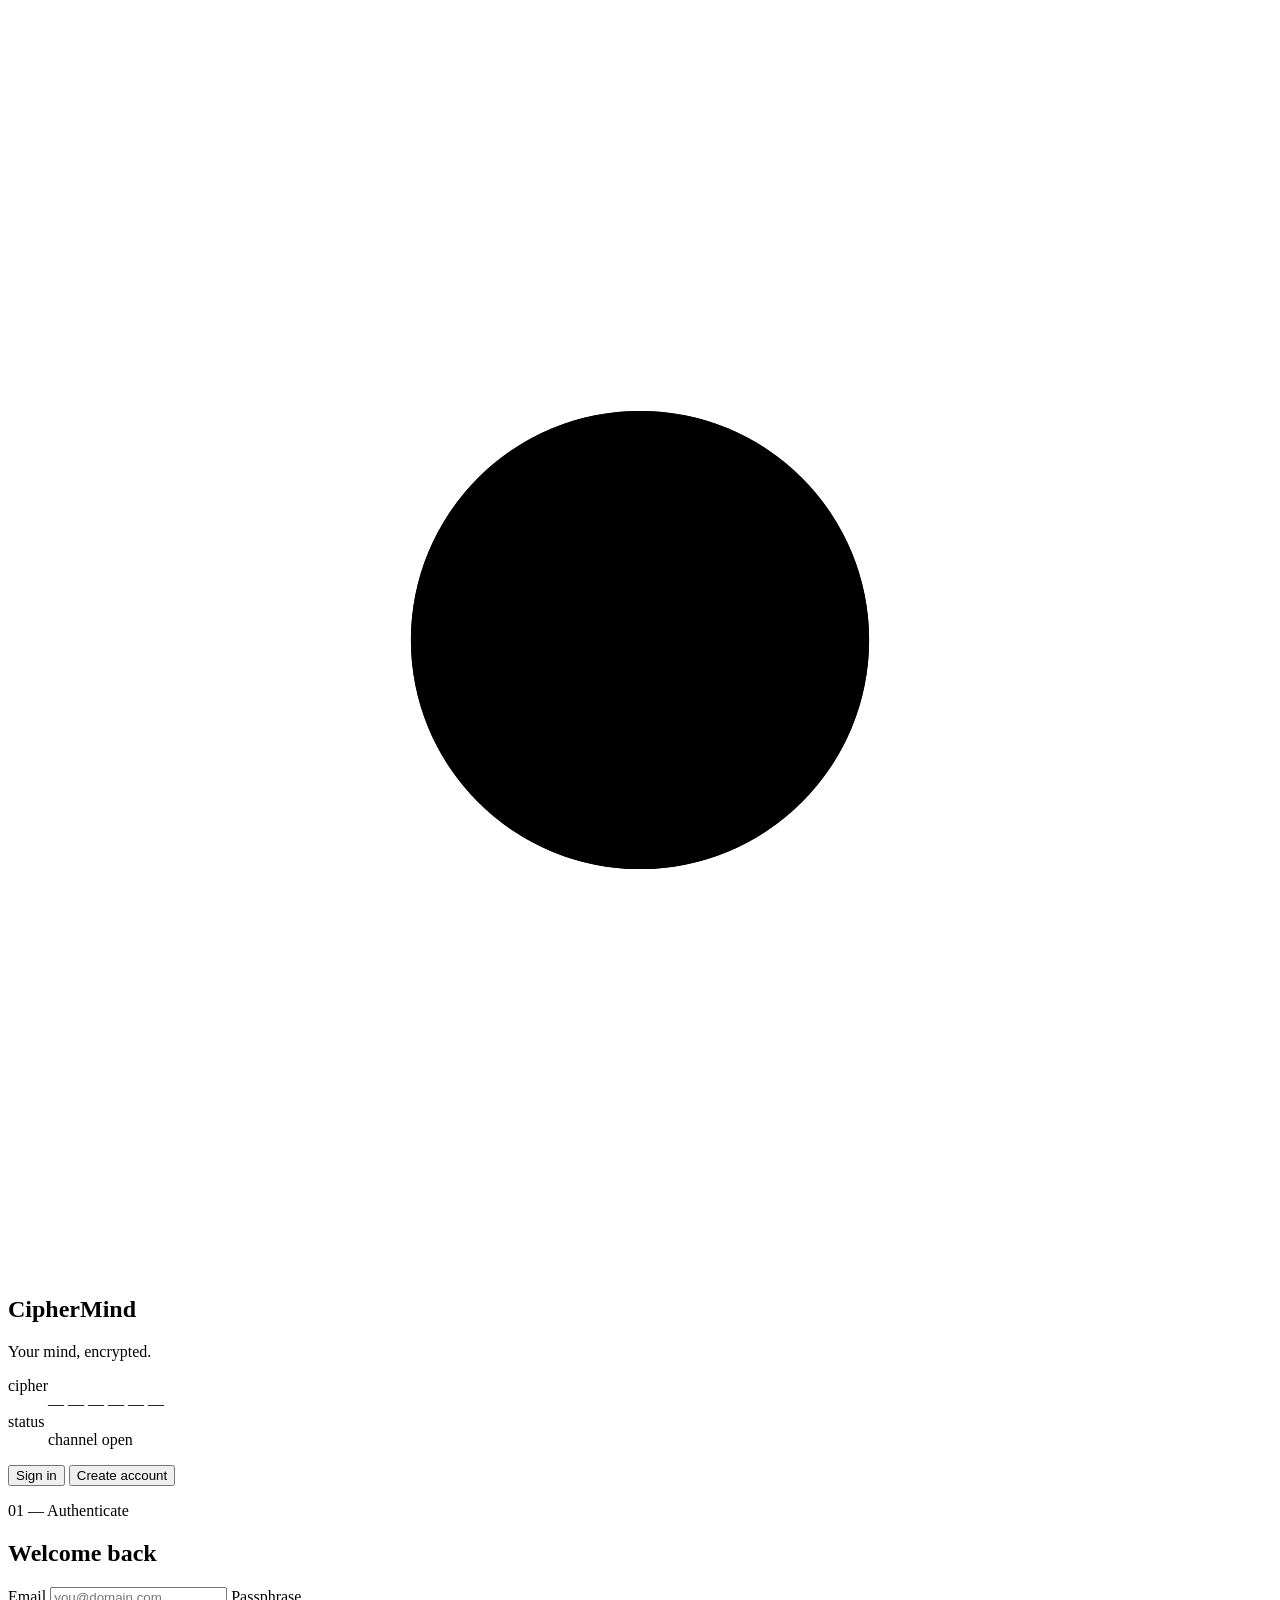
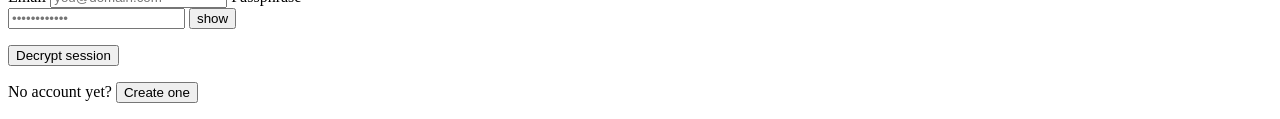
==== dashboard.html @ 9e7ebcaa "Create dashboard.html" ====
<!DOCTYPE html>
<html lang="en">
<head>
<meta charset="UTF-8">
<meta name="viewport" content="width=device-width, initial-scale=1.0">
<title>CipherMind — Dashboard</title>
<link rel="preconnect" href="https://fonts.googleapis.com">
<link rel="preconnect" href="https://fonts.gstatic.com" crossorigin>
<link href="https://fonts.googleapis.com/css2?family=IBM+Plex+Mono:wght@400;500;600;700&family=IBM+Plex+Serif:ital,wght@0,400;0,500;1,400&display=swap" rel="stylesheet">
<link rel="stylesheet" href="style.css">
<style>
  .welcome{
    min-height:100vh; display:flex; flex-direction:column; align-items:center; justify-content:center;
    background: var(--ink); text-align:center; padding: 32px;
  }
  .welcome h1{ font-family: var(--font-mono); color: var(--text); letter-spacing:1px; }
  .welcome h1 span{ color: var(--brass-hi); }
  .welcome p{ color: var(--text-dim); font-family: var(--font-mono); font-size: 13px; }
  .welcome .btn{ margin-top: 24px; text-decoration:none; display:inline-flex; }
</style>
</head>
<body>
  <div class="welcome">
    <h1>Session <span>decrypted</span>.</h1>
    <p id="who">Loading identity…</p>
    <button class="btn btn--primary" id="logout">Sign out</button>
  </div>

  <script>
    const raw = sessionStorage.getItem("ciphermind_user");
    const who = document.getElementById("who");
    if (raw){
      const user = JSON.parse(raw);
      who.textContent = `Welcome, ${user.name} (${user.email})`;
    } else {
      who.textContent = "No active session — redirecting to sign in…";
      setTimeout(() => window.location.href = "index.html", 1200);
    }
    document.getElementById("logout").addEventListener("click", () => {
      sessionStorage.removeItem("ciphermind_user");
      window.location.href = "index.html";
    });
  </script>
</body>
</html>
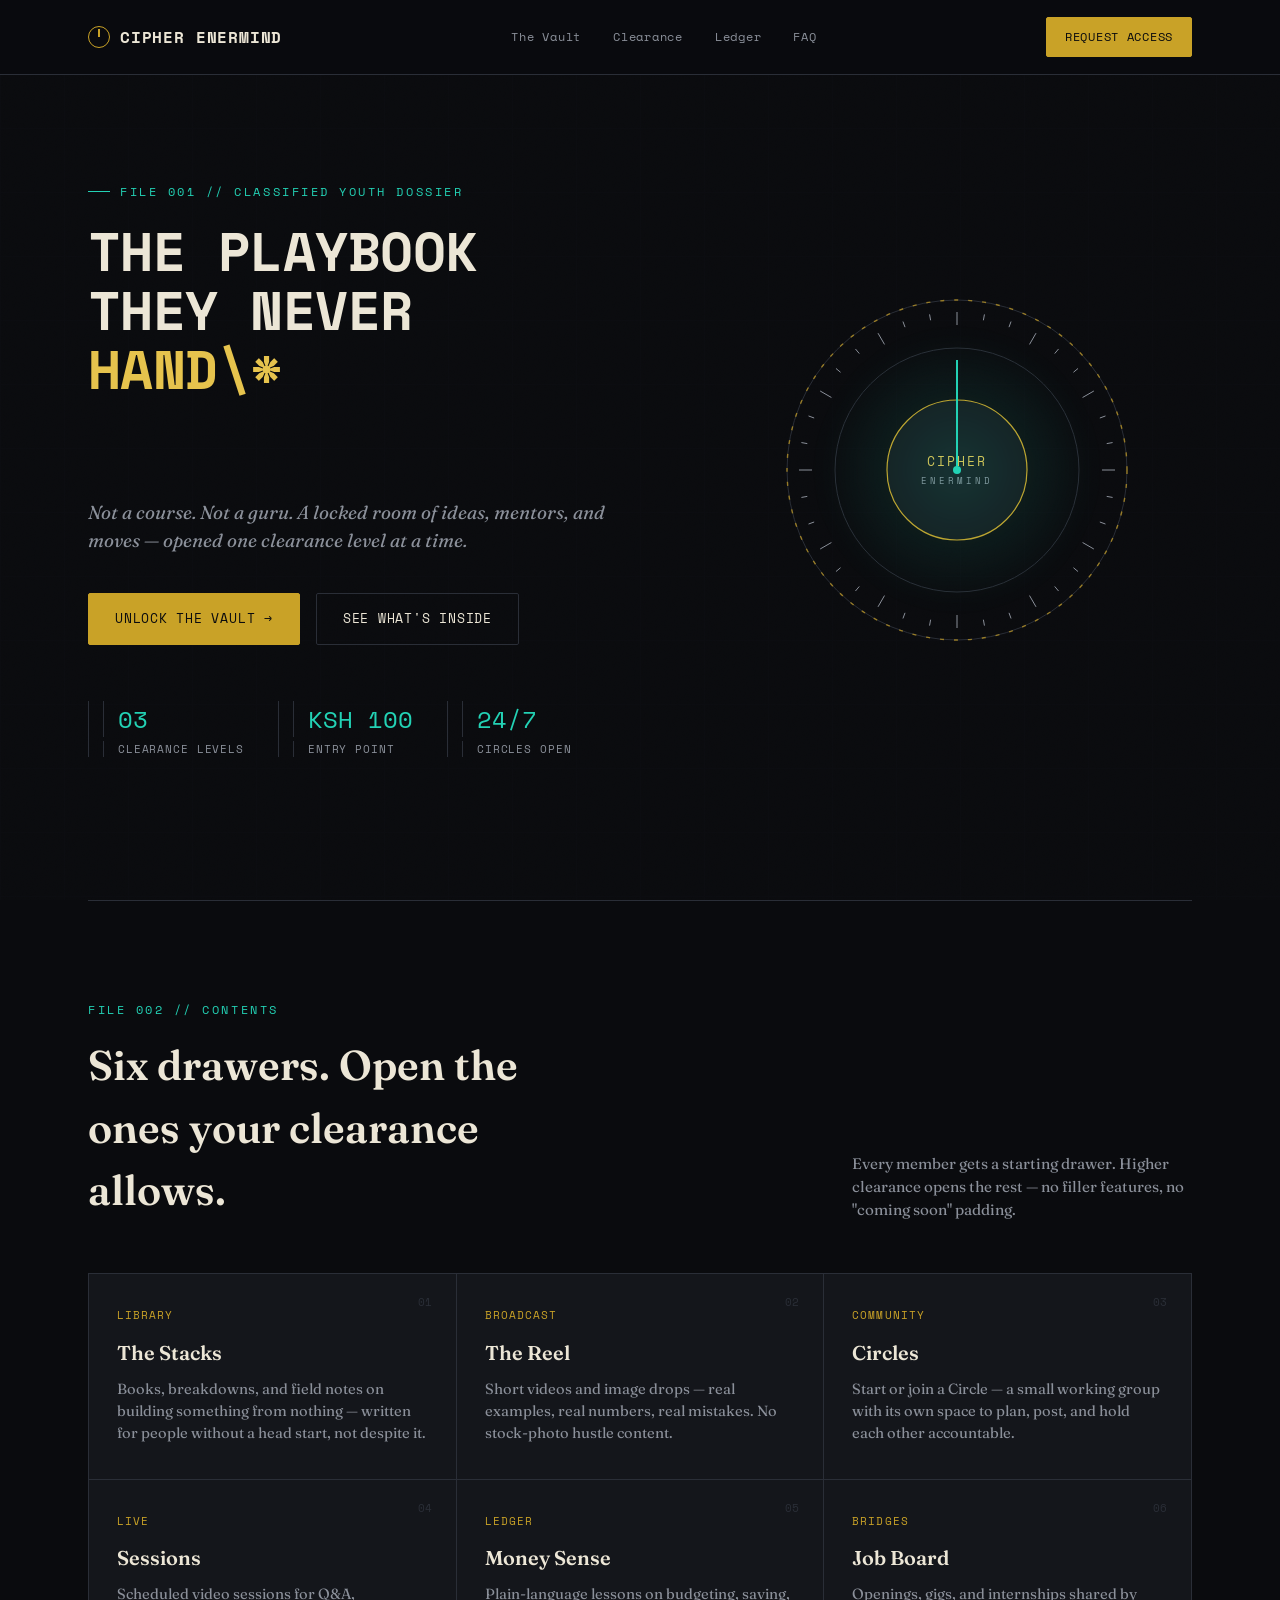
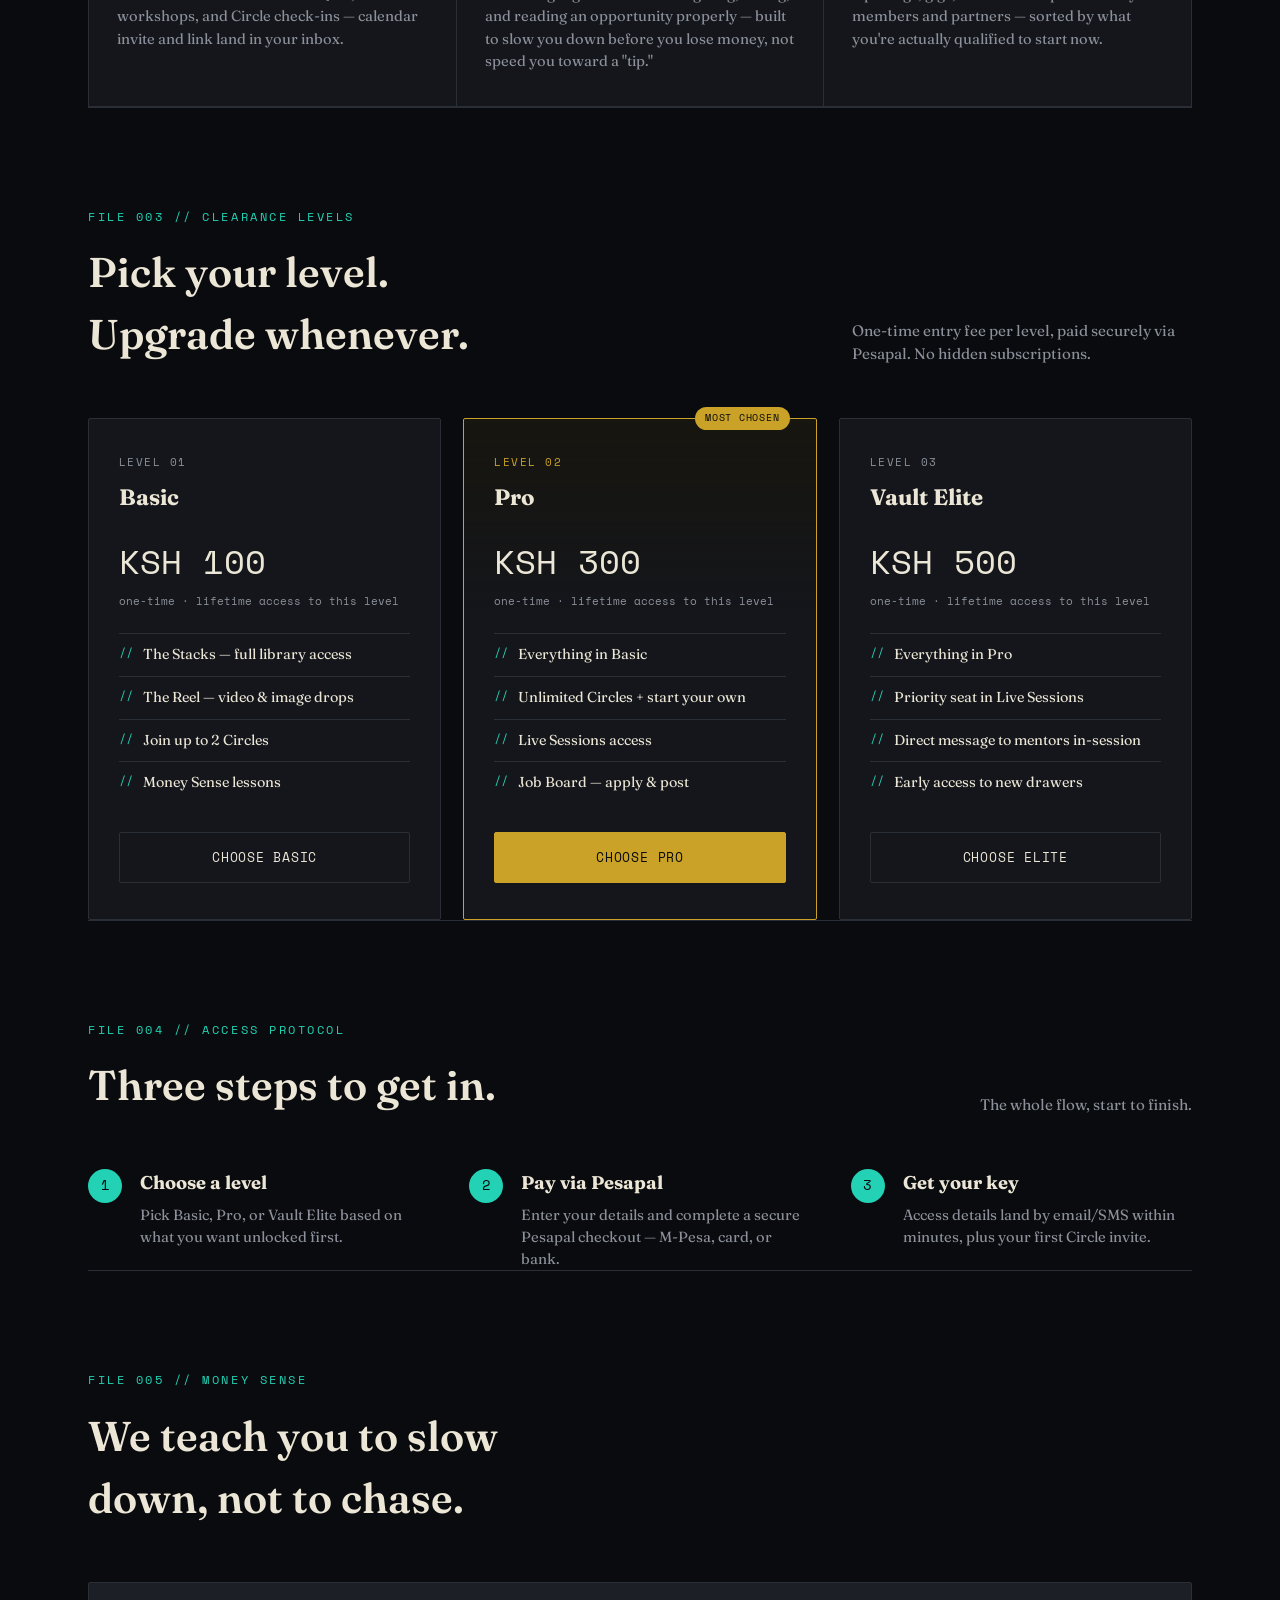
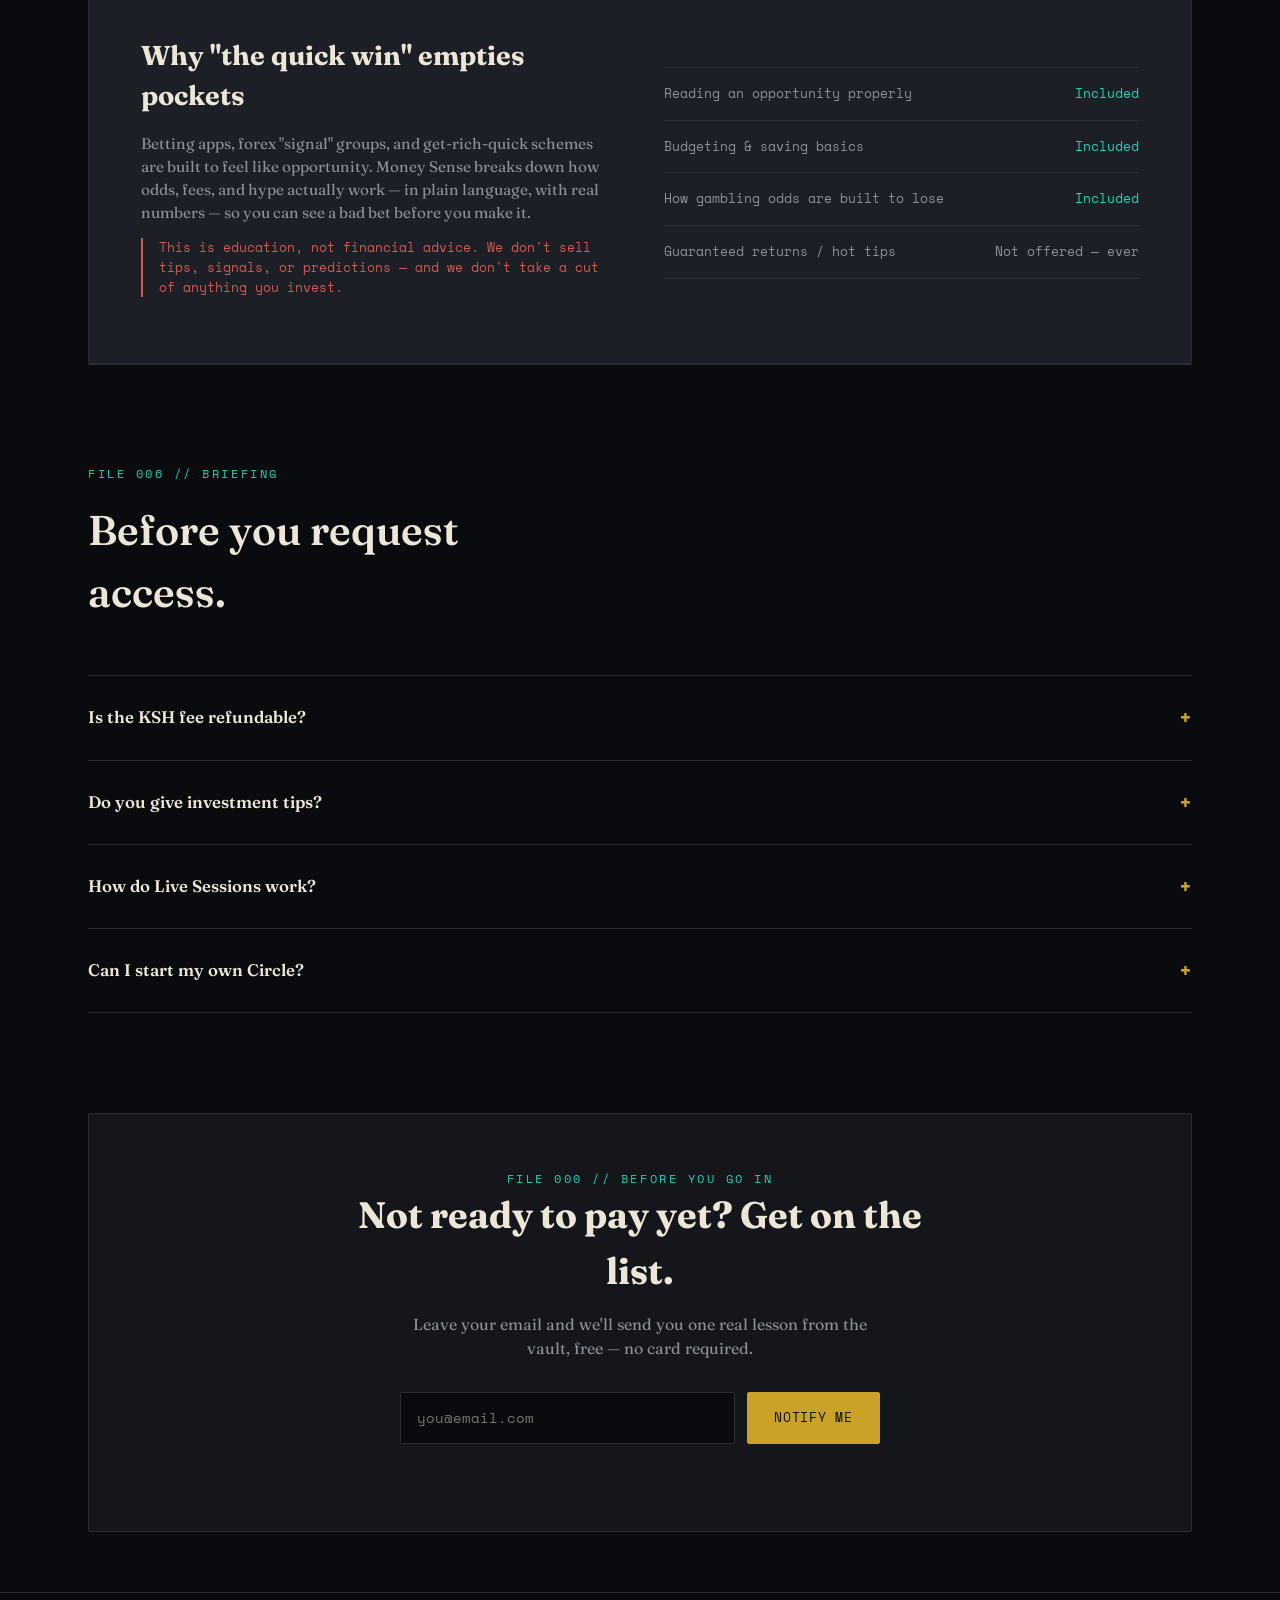
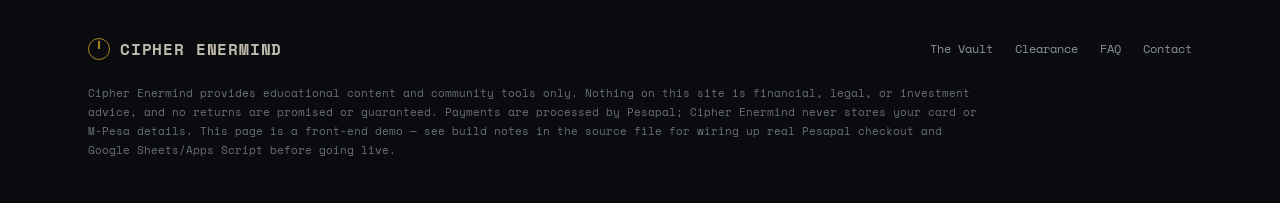
==== commit 615a7a89: "Update dashboard.html" ====
--- a/dashboard.html
+++ b/dashboard.html
@@ -3,43 +3,786 @@
 <head>
 <meta charset="UTF-8">
 <meta name="viewport" content="width=device-width, initial-scale=1.0">
-<title>CipherMind — Dashboard</title>
+<title>Cipher Enermind — The Vault</title>
+<meta name="description" content="A members' vault of ideas, mentors, and moves for young people building something real.">
 <link rel="preconnect" href="https://fonts.googleapis.com">
 <link rel="preconnect" href="https://fonts.gstatic.com" crossorigin>
-<link href="https://fonts.googleapis.com/css2?family=IBM+Plex+Mono:wght@400;500;600;700&family=IBM+Plex+Serif:ital,wght@0,400;0,500;1,400&display=swap" rel="stylesheet">
-<link rel="stylesheet" href="style.css">
+<link href="https://fonts.googleapis.com/css2?family=Fraunces:ital,opsz,wght@0,9..144,400;0,9..144,600;0,9..144,700;1,9..144,500&family=Space+Mono:wght@400;700&display=swap" rel="stylesheet">
 <style>
-  .welcome{
-    min-height:100vh; display:flex; flex-direction:column; align-items:center; justify-content:center;
-    background: var(--ink); text-align:center; padding: 32px;
-  }
-  .welcome h1{ font-family: var(--font-mono); color: var(--text); letter-spacing:1px; }
-  .welcome h1 span{ color: var(--brass-hi); }
-  .welcome p{ color: var(--text-dim); font-family: var(--font-mono); font-size: 13px; }
-  .welcome .btn{ margin-top: 24px; text-decoration:none; display:inline-flex; }
+  :root{
+    --ink:#0a0b0e;
+    --panel:#14161b;
+    --panel-2:#1c1f26;
+    --hairline:#2a2e37;
+    --brass:#c9a227;
+    --brass-bright:#e6c34d;
+    --teal:#23d2b5;
+    --paper:#ece6d6;
+    --muted:#8b909a;
+    --danger:#d9584c;
+    --radius:2px;
+    --serif: 'Fraunces', serif;
+    --mono: 'Space Mono', monospace;
+  }
+  *{box-sizing:border-box; margin:0; padding:0;}
+  html{scroll-behavior:smooth;}
+  body{
+    background:var(--ink);
+    color:var(--paper);
+    font-family:var(--serif);
+    line-height:1.5;
+    overflow-x:hidden;
+  }
+  @media (prefers-reduced-motion: reduce){
+    *{animation-duration:.01ms !important; animation-iteration-count:1 !important; transition-duration:.01ms !important; scroll-behavior:auto !important;}
+  }
+
+  /* ---------- texture ---------- */
+  body::before{
+    content:"";
+    position:fixed; inset:0;
+    background-image:
+      linear-gradient(var(--hairline) 1px, transparent 1px),
+      linear-gradient(90deg, var(--hairline) 1px, transparent 1px);
+    background-size:64px 64px;
+    opacity:.05;
+    pointer-events:none;
+    z-index:0;
+  }
+  .noise{
+    position:fixed; inset:0; pointer-events:none; z-index:1; opacity:.035; mix-blend-mode:overlay;
+    background-image:url("data:image/svg+xml;utf8,<svg xmlns='http://www.w3.org/2000/svg' width='120' height='120'><filter id='n'><feTurbulence type='fractalNoise' baseFrequency='0.9' numOctaves='2' stitchTiles='stitch'/></filter><rect width='100%25' height='100%25' filter='url(%23n)'/></svg>");
+  }
+
+  /* ---------- utility ---------- */
+  .wrap{max-width:1160px; margin:0 auto; padding:0 28px; position:relative; z-index:2;}
+  .mono{font-family:var(--mono);}
+  .eyebrow{
+    font-family:var(--mono); font-size:.72rem; letter-spacing:.22em; text-transform:uppercase;
+    color:var(--teal);
+  }
+  .stamp{
+    font-family:var(--mono); font-size:.68rem; letter-spacing:.14em; text-transform:uppercase;
+    color:var(--brass); border:1px solid var(--brass); padding:4px 10px; border-radius:var(--radius);
+    display:inline-block; transform:rotate(-3deg); opacity:.85;
+  }
+  section{position:relative; z-index:2;}
+  a{color:inherit;}
+  ::selection{background:var(--brass); color:var(--ink);}
+
+  /* ---------- nav ---------- */
+  header{
+    position:fixed; top:0; left:0; right:0; z-index:50;
+    background:rgba(10,11,14,.86); backdrop-filter:blur(10px);
+    border-bottom:1px solid var(--hairline);
+  }
+  nav.wrap{
+    display:flex; align-items:center; justify-content:space-between;
+    height:74px;
+  }
+  .brand{
+    font-family:var(--mono); font-weight:700; letter-spacing:.05em; font-size:1.02rem;
+    display:flex; align-items:center; gap:10px;
+  }
+  .brand .mark{
+    width:22px; height:22px; border:1.5px solid var(--brass); border-radius:50%;
+    display:flex; align-items:center; justify-content:center; position:relative;
+  }
+  .brand .mark::after{
+    content:""; width:2px; height:8px; background:var(--brass); position:absolute; top:2px; left:50%; transform:translateX(-50%);
+  }
+  .navlinks{display:flex; gap:32px; font-family:var(--mono); font-size:.78rem; letter-spacing:.06em;}
+  .navlinks a{text-decoration:none; color:var(--muted); transition:color .2s;}
+  .navlinks a:hover{color:var(--paper);}
+  .nav-cta{
+    font-family:var(--mono); font-size:.75rem; letter-spacing:.06em; text-transform:uppercase;
+    color:var(--ink); background:var(--brass); padding:10px 18px; border-radius:var(--radius);
+    text-decoration:none; border:1px solid var(--brass); transition:all .2s;
+  }
+  .nav-cta:hover{background:transparent; color:var(--brass);}
+  .navlinks-mobile{display:none;}
+  @media (max-width:820px){
+    .navlinks{display:none;}
+  }
+
+  /* ---------- hero ---------- */
+  .hero{
+    min-height:100vh; display:flex; flex-direction:column; justify-content:center;
+    padding-top:120px; padding-bottom:80px;
+    position:relative;
+  }
+  .hero-grid{
+    display:grid; grid-template-columns:1.1fr .9fr; gap:60px; align-items:center;
+  }
+  @media (max-width:900px){ .hero-grid{grid-template-columns:1fr;} }
+
+  .hero .eyebrow{margin-bottom:22px; display:flex; align-items:center; gap:10px;}
+  .hero .eyebrow::before{content:""; width:22px; height:1px; background:var(--teal);}
+
+  h1.decrypt{
+    font-family:var(--mono);
+    font-size:clamp(2rem, 5vw, 3.4rem);
+    line-height:1.08;
+    letter-spacing:-.01em;
+    color:var(--paper);
+    min-height:4.6em;
+  }
+  h1.decrypt .line{display:block;}
+  h1.decrypt .accent{color:var(--brass-bright);}
+
+  .hero p.sub{
+    font-family:var(--serif); font-size:1.18rem; color:var(--muted); max-width:44ch; margin-top:26px;
+    font-style:italic;
+  }
+  .hero-ctas{display:flex; gap:16px; margin-top:38px; flex-wrap:wrap;}
+  .btn{
+    font-family:var(--mono); font-size:.8rem; letter-spacing:.06em; text-transform:uppercase;
+    padding:15px 26px; border-radius:var(--radius); text-decoration:none; display:inline-flex; align-items:center; gap:10px;
+    transition:all .22s ease; cursor:pointer; border:1px solid transparent;
+  }
+  .btn-primary{background:var(--brass); color:var(--ink); border-color:var(--brass);}
+  .btn-primary:hover{background:var(--brass-bright); transform:translateY(-2px); box-shadow:0 10px 30px -12px rgba(201,162,39,.5);}
+  .btn-ghost{border-color:var(--hairline); color:var(--paper);}
+  .btn-ghost:hover{border-color:var(--teal); color:var(--teal);}
+
+  .hero-meta{display:flex; gap:34px; margin-top:56px; flex-wrap:wrap;}
+  .hero-meta div{border-left:1px solid var(--hairline); padding-left:14px;}
+  .hero-meta .num{font-family:var(--mono); font-size:1.5rem; color:var(--teal);}
+  .hero-meta .lbl{font-family:var(--mono); font-size:.68rem; color:var(--muted); letter-spacing:.08em; text-transform:uppercase; margin-top:4px;}
+
+  /* ---------- dial ---------- */
+  .dial-wrap{display:flex; align-items:center; justify-content:center; position:relative;}
+  .dial-wrap svg{width:100%; max-width:400px; height:auto;}
+  #dialRing{transform-origin:200px 200px; animation:spin 60s linear infinite;}
+  @keyframes spin{to{transform:rotate(360deg);}}
+  .dial-glow{
+    position:absolute; width:280px; height:280px; border-radius:50%;
+    background:radial-gradient(circle, rgba(35,210,181,.16), transparent 70%);
+    filter:blur(10px);
+  }
+
+  /* ---------- section shell ---------- */
+  .section-head{
+    display:flex; justify-content:space-between; align-items:flex-end; gap:24px;
+    margin-bottom:52px; padding-top:100px; border-top:1px solid var(--hairline);
+    flex-wrap:wrap;
+  }
+  .section-head h2{
+    font-family:var(--serif); font-weight:600; font-size:clamp(1.7rem, 3.4vw, 2.6rem);
+    max-width:16ch; margin-top:16px;
+  }
+  .section-head .file-no{font-family:var(--mono); font-size:.75rem; color:var(--muted);}
+  .section-head p{color:var(--muted); max-width:34ch; font-size:.95rem;}
+
+  .reveal{opacity:0; transform:translateY(24px); transition:opacity .7s ease, transform .7s ease;}
+  .reveal.in{opacity:1; transform:translateY(0);}
+
+  /* ---------- features (the vault contents) ---------- */
+  .files-grid{
+    display:grid; grid-template-columns:repeat(3, 1fr); gap:1px;
+    background:var(--hairline); border:1px solid var(--hairline);
+  }
+  @media (max-width:900px){ .files-grid{grid-template-columns:repeat(2, 1fr);} }
+  @media (max-width:600px){ .files-grid{grid-template-columns:1fr;} }
+  .file-card{
+    background:var(--panel); padding:34px 28px; position:relative; overflow:hidden;
+    transition:background .25s ease;
+  }
+  .file-card:hover{background:var(--panel-2);}
+  .file-card .tag{
+    font-family:var(--mono); font-size:.66rem; color:var(--brass); letter-spacing:.1em; text-transform:uppercase;
+  }
+  .file-card h3{font-family:var(--serif); font-size:1.25rem; font-weight:600; margin:14px 0 10px;}
+  .file-card p{color:var(--muted); font-size:.92rem;}
+  .file-card .idx{
+    position:absolute; top:20px; right:24px; font-family:var(--mono); font-size:.7rem; color:var(--hairline);
+  }
+  .file-card::before{
+    content:""; position:absolute; left:0; top:0; bottom:0; width:2px; background:transparent; transition:background .25s;
+  }
+  .file-card:hover::before{background:var(--teal);}
+
+  /* ---------- tiers ---------- */
+  .tiers{display:grid; grid-template-columns:repeat(3, 1fr); gap:22px;}
+  @media (max-width:900px){ .tiers{grid-template-columns:1fr; max-width:420px; margin:0 auto;} }
+  .tier{
+    background:var(--panel); border:1px solid var(--hairline); border-radius:var(--radius);
+    padding:36px 30px; display:flex; flex-direction:column; position:relative;
+  }
+  .tier.pro{border-color:var(--brass); background:linear-gradient(180deg, rgba(201,162,39,.07), var(--panel) 40%);}
+  .tier .clearance{
+    font-family:var(--mono); font-size:.66rem; letter-spacing:.14em; text-transform:uppercase; color:var(--muted);
+  }
+  .tier.pro .clearance{color:var(--brass);}
+  .tier h3{font-family:var(--serif); font-size:1.4rem; margin:10px 0 4px;}
+  .tier .price{font-family:var(--mono); font-size:2.1rem; color:var(--paper); margin:18px 0 6px;}
+  .tier .price span{font-size:.9rem; color:var(--muted);}
+  .tier .per{font-family:var(--mono); font-size:.7rem; color:var(--muted); margin-bottom:24px;}
+  .tier ul{list-style:none; flex:1; margin-bottom:28px;}
+  .tier li{
+    font-size:.9rem; color:var(--paper); padding:10px 0; border-top:1px solid var(--hairline);
+    display:flex; gap:10px; align-items:flex-start;
+  }
+  .tier li::before{content:"//"; color:var(--teal); font-family:var(--mono); font-size:.78rem; flex-shrink:0;}
+  .tier .pill{
+    position:absolute; top:-12px; right:26px; background:var(--brass); color:var(--ink);
+    font-family:var(--mono); font-size:.62rem; letter-spacing:.08em; text-transform:uppercase;
+    padding:4px 10px; border-radius:20px;
+  }
+  .tier .btn{justify-content:center; width:100%;}
+
+  /* ---------- process ---------- */
+  .process{display:grid; grid-template-columns:repeat(3, 1fr); gap:40px;}
+  @media (max-width:820px){ .process{grid-template-columns:1fr; gap:34px;} }
+  .step{position:relative; padding-left:52px;}
+  .step .n{
+    font-family:var(--mono); font-size:.85rem; color:var(--ink); background:var(--teal);
+    width:34px; height:34px; border-radius:50%; display:flex; align-items:center; justify-content:center;
+    position:absolute; left:0; top:0;
+  }
+  .step h4{font-family:var(--serif); font-size:1.15rem; margin-bottom:8px;}
+  .step p{color:var(--muted); font-size:.92rem;}
+
+  /* ---------- ledger literacy / warning ---------- */
+  .ledger{
+    background:var(--panel-2); border:1px solid var(--hairline); border-radius:var(--radius);
+    padding:52px; display:grid; grid-template-columns:1fr 1fr; gap:48px; align-items:center;
+  }
+  @media (max-width:820px){ .ledger{grid-template-columns:1fr; padding:34px;} }
+  .ledger h3{font-family:var(--serif); font-size:1.7rem; margin-bottom:16px;}
+  .ledger p{color:var(--muted); font-size:.96rem; margin-bottom:14px;}
+  .ledger .warn{
+    border-left:2px solid var(--danger); padding-left:16px; font-family:var(--mono); font-size:.82rem; color:var(--danger);
+  }
+  .ledger-list{display:flex; flex-direction:column; gap:0;}
+  .ledger-list div{
+    padding:16px 0; border-top:1px solid var(--hairline); display:flex; justify-content:space-between; align-items:center;
+    font-family:var(--mono); font-size:.82rem; color:var(--muted);
+  }
+  .ledger-list div:last-child{border-bottom:1px solid var(--hairline);}
+  .ledger-list span.ok{color:var(--teal);}
+
+  /* ---------- FAQ ---------- */
+  .faq-item{border-top:1px solid var(--hairline); padding:26px 0;}
+  .faq-item:last-child{border-bottom:1px solid var(--hairline);}
+  .faq-q{
+    display:flex; justify-content:space-between; align-items:center; cursor:pointer;
+    font-family:var(--serif); font-weight:600; font-size:1.05rem;
+  }
+  .faq-q .plus{font-family:var(--mono); color:var(--brass); font-size:1.3rem; transition:transform .25s;}
+  .faq-item.open .plus{transform:rotate(45deg);}
+  .faq-a{max-height:0; overflow:hidden; transition:max-height .3s ease;}
+  .faq-item.open .faq-a{max-height:220px;}
+  .faq-a p{color:var(--muted); padding-top:14px; font-size:.92rem; max-width:60ch;}
+
+  /* ---------- join / footer form ---------- */
+  .join{
+    background:var(--panel); border:1px solid var(--hairline); border-radius:var(--radius);
+    padding:56px; text-align:center;
+  }
+  @media (max-width:600px){ .join{padding:34px 22px;} }
+  .join h2{font-family:var(--serif); font-size:clamp(1.6rem,3.6vw,2.3rem); max-width:22ch; margin:0 auto 14px;}
+  .join p{color:var(--muted); max-width:48ch; margin:0 auto 32px;}
+  .join-form{display:flex; gap:12px; max-width:480px; margin:0 auto; flex-wrap:wrap; justify-content:center;}
+  .join-form input{
+    flex:1; min-width:220px; background:var(--ink); border:1px solid var(--hairline); border-radius:var(--radius);
+    padding:15px 16px; color:var(--paper); font-family:var(--mono); font-size:.85rem;
+  }
+  .join-form input:focus{outline:none; border-color:var(--teal);}
+  .join-status{font-family:var(--mono); font-size:.78rem; color:var(--muted); margin-top:16px; min-height:1.2em;}
+
+  footer{border-top:1px solid var(--hairline); padding:44px 0; margin-top:60px;}
+  .footer-grid{display:flex; justify-content:space-between; align-items:center; flex-wrap:wrap; gap:20px;}
+  .footer-grid .brand{opacity:.8;}
+  .foot-links{display:flex; gap:22px; font-family:var(--mono); font-size:.75rem; color:var(--muted);}
+  .foot-links a{text-decoration:none;}
+  .foot-links a:hover{color:var(--paper);}
+  .disclaimer{
+    font-family:var(--mono); font-size:.7rem; color:var(--muted); max-width:900px; margin-top:22px; line-height:1.7; opacity:.75;
+  }
+
+  /* modal */
+  .modal-overlay{
+    position:fixed; inset:0; background:rgba(6,7,9,.82); backdrop-filter:blur(4px);
+    display:none; align-items:center; justify-content:center; z-index:100; padding:20px;
+  }
+  .modal-overlay.show{display:flex;}
+  .modal{
+    background:var(--panel); border:1px solid var(--brass); border-radius:var(--radius);
+    max-width:440px; width:100%; padding:38px; position:relative;
+  }
+  .modal .close{position:absolute; top:16px; right:18px; cursor:pointer; color:var(--muted); font-family:var(--mono);}
+  .modal h3{font-family:var(--serif); font-size:1.4rem; margin-bottom:8px;}
+  .modal p{color:var(--muted); font-size:.88rem; margin-bottom:22px;}
+  .modal-tiers{display:flex; flex-direction:column; gap:10px; margin-bottom:22px;}
+  .modal-tier-btn{
+    display:flex; justify-content:space-between; align-items:center; width:100%;
+    background:var(--panel-2); border:1px solid var(--hairline); color:var(--paper);
+    padding:14px 16px; border-radius:var(--radius); font-family:var(--mono); font-size:.82rem;
+    cursor:pointer; transition:border-color .2s;
+  }
+  .modal-tier-btn:hover{border-color:var(--brass);}
+  .modal-tier-btn.selected{border-color:var(--teal); color:var(--teal);}
+  .modal small{color:var(--muted); font-size:.72rem; display:block; margin-top:18px; line-height:1.6;}
 </style>
 </head>
 <body>
-  <div class="welcome">
-    <h1>Session <span>decrypted</span>.</h1>
-    <p id="who">Loading identity…</p>
-    <button class="btn btn--primary" id="logout">Sign out</button>
+
+<div class="noise"></div>
+
+<header>
+  <nav class="wrap">
+    <div class="brand"><span class="mark"></span> CIPHER ENERMIND</div>
+    <div class="navlinks">
+      <a href="#inside">The Vault</a>
+      <a href="#tiers">Clearance</a>
+      <a href="#ledger">Ledger</a>
+      <a href="#faq">FAQ</a>
+    </div>
+    <a href="#tiers" class="nav-cta">Request Access</a>
+  </nav>
+</header>
+
+<main class="wrap">
+
+  <!-- ============ HERO ============ -->
+  <section class="hero">
+    <div class="hero-grid">
+      <div>
+        <div class="eyebrow">FILE 001 // CLASSIFIED YOUTH DOSSIER</div>
+        <h1 class="decrypt" id="decryptHeadline"></h1>
+        <p class="sub">Not a course. Not a guru. A locked room of ideas, mentors, and moves — opened one clearance level at a time.</p>
+        <div class="hero-ctas">
+          <a href="#tiers" class="btn btn-primary">Unlock the vault →</a>
+          <a href="#inside" class="btn btn-ghost">See what's inside</a>
+        </div>
+        <div class="hero-meta">
+          <div><div class="num">03</div><div class="lbl">Clearance levels</div></div>
+          <div><div class="num">KSH 100</div><div class="lbl">Entry point</div></div>
+          <div><div class="num">24/7</div><div class="lbl">Circles open</div></div>
+        </div>
+      </div>
+      <div class="dial-wrap">
+        <div class="dial-glow"></div>
+        <svg viewBox="0 0 400 400">
+          <g id="dialRing">
+            <circle cx="200" cy="200" r="170" fill="none" stroke="#2a2e37" stroke-width="1"/>
+            <circle cx="200" cy="200" r="170" fill="none" stroke="#c9a227" stroke-width="1.4" stroke-dasharray="4 10" opacity="0.7"/>
+            <g id="ticks"></g>
+          </g>
+          <circle cx="200" cy="200" r="122" fill="none" stroke="#2a2e37" stroke-width="1"/>
+          <circle cx="200" cy="200" r="70" fill="#14161b" stroke="#c9a227" stroke-width="1.2"/>
+          <text x="200" y="196" text-anchor="middle" font-family="Space Mono" font-size="13" fill="#e6c34d" letter-spacing="2">CIPHER</text>
+          <text x="200" y="214" text-anchor="middle" font-family="Space Mono" font-size="9" fill="#8b909a" letter-spacing="3">ENERMIND</text>
+          <line x1="200" y1="200" x2="200" y2="90" stroke="#23d2b5" stroke-width="2" id="dialNeedle" style="transform-origin:200px 200px;"/>
+          <circle cx="200" cy="200" r="4" fill="#23d2b5"/>
+        </svg>
+      </div>
+    </div>
+  </section>
+
+  <!-- ============ INSIDE THE VAULT ============ -->
+  <section id="inside">
+    <div class="section-head reveal">
+      <div>
+        <div class="eyebrow">FILE 002 // CONTENTS</div>
+        <h2>Six drawers. Open the ones your clearance allows.</h2>
+      </div>
+      <p>Every member gets a starting drawer. Higher clearance opens the rest — no filler features, no "coming soon" padding.</p>
+    </div>
+
+    <div class="files-grid reveal">
+      <div class="file-card">
+        <div class="idx">01</div>
+        <div class="tag">Library</div>
+        <h3>The Stacks</h3>
+        <p>Books, breakdowns, and field notes on building something from nothing — written for people without a head start, not despite it.</p>
+      </div>
+      <div class="file-card">
+        <div class="idx">02</div>
+        <div class="tag">Broadcast</div>
+        <h3>The Reel</h3>
+        <p>Short videos and image drops — real examples, real numbers, real mistakes. No stock-photo hustle content.</p>
+      </div>
+      <div class="file-card">
+        <div class="idx">03</div>
+        <div class="tag">Community</div>
+        <h3>Circles</h3>
+        <p>Start or join a Circle — a small working group with its own space to plan, post, and hold each other accountable.</p>
+      </div>
+      <div class="file-card">
+        <div class="idx">04</div>
+        <div class="tag">Live</div>
+        <h3>Sessions</h3>
+        <p>Scheduled video sessions for Q&A, workshops, and Circle check-ins — calendar invite and link land in your inbox.</p>
+      </div>
+      <div class="file-card">
+        <div class="idx">05</div>
+        <div class="tag">Ledger</div>
+        <h3>Money Sense</h3>
+        <p>Plain-language lessons on budgeting, saving, and reading an opportunity properly — built to slow you down before you lose money, not speed you toward a "tip."</p>
+      </div>
+      <div class="file-card">
+        <div class="idx">06</div>
+        <div class="tag">Bridges</div>
+        <h3>Job Board</h3>
+        <p>Openings, gigs, and internships shared by members and partners — sorted by what you're actually qualified to start now.</p>
+      </div>
+    </div>
+  </section>
+
+  <!-- ============ TIERS ============ -->
+  <section id="tiers">
+    <div class="section-head reveal">
+      <div>
+        <div class="eyebrow">FILE 003 // CLEARANCE LEVELS</div>
+        <h2>Pick your level. Upgrade whenever.</h2>
+      </div>
+      <p>One-time entry fee per level, paid securely via Pesapal. No hidden subscriptions.</p>
+    </div>
+
+    <div class="tiers reveal">
+      <div class="tier" data-tier="Basic" data-price="100">
+        <div class="clearance">Level 01</div>
+        <h3>Basic</h3>
+        <div class="price">KSH 100</div>
+        <div class="per">one-time · lifetime access to this level</div>
+        <ul>
+          <li>The Stacks — full library access</li>
+          <li>The Reel — video &amp; image drops</li>
+          <li>Join up to 2 Circles</li>
+          <li>Money Sense lessons</li>
+        </ul>
+        <a href="#" class="btn btn-ghost open-modal" data-tier="Basic" data-price="100">Choose Basic</a>
+      </div>
+
+      <div class="tier pro" data-tier="Pro" data-price="300">
+        <div class="pill">Most chosen</div>
+        <div class="clearance">Level 02</div>
+        <h3>Pro</h3>
+        <div class="price">KSH 300</div>
+        <div class="per">one-time · lifetime access to this level</div>
+        <ul>
+          <li>Everything in Basic</li>
+          <li>Unlimited Circles + start your own</li>
+          <li>Live Sessions access</li>
+          <li>Job Board — apply &amp; post</li>
+        </ul>
+        <a href="#" class="btn btn-primary open-modal" data-tier="Pro" data-price="300">Choose Pro</a>
+      </div>
+
+      <div class="tier" data-tier="Elite" data-price="500">
+        <div class="clearance">Level 03</div>
+        <h3>Vault Elite</h3>
+        <div class="price">KSH 500</div>
+        <div class="per">one-time · lifetime access to this level</div>
+        <ul>
+          <li>Everything in Pro</li>
+          <li>Priority seat in Live Sessions</li>
+          <li>Direct message to mentors in-session</li>
+          <li>Early access to new drawers</li>
+        </ul>
+        <a href="#" class="btn btn-ghost open-modal" data-tier="Elite" data-price="500">Choose Elite</a>
+      </div>
+    </div>
+  </section>
+
+  <!-- ============ HOW ACCESS WORKS ============ -->
+  <section>
+    <div class="section-head reveal">
+      <div>
+        <div class="eyebrow">FILE 004 // ACCESS PROTOCOL</div>
+        <h2>Three steps to get in.</h2>
+      </div>
+      <p>The whole flow, start to finish.</p>
+    </div>
+    <div class="process reveal">
+      <div class="step">
+        <div class="n">1</div>
+        <h4>Choose a level</h4>
+        <p>Pick Basic, Pro, or Vault Elite based on what you want unlocked first.</p>
+      </div>
+      <div class="step">
+        <div class="n">2</div>
+        <h4>Pay via Pesapal</h4>
+        <p>Enter your details and complete a secure Pesapal checkout — M-Pesa, card, or bank.</p>
+      </div>
+      <div class="step">
+        <div class="n">3</div>
+        <h4>Get your key</h4>
+        <p>Access details land by email/SMS within minutes, plus your first Circle invite.</p>
+      </div>
+    </div>
+  </section>
+
+  <!-- ============ LEDGER / MONEY SENSE ============ -->
+  <section id="ledger">
+    <div class="section-head reveal">
+      <div>
+        <div class="eyebrow">FILE 005 // MONEY SENSE</div>
+        <h2>We teach you to slow down, not to chase.</h2>
+      </div>
+    </div>
+    <div class="ledger reveal">
+      <div>
+        <h3>Why "the quick win" empties pockets</h3>
+        <p>Betting apps, forex "signal" groups, and get-rich-quick schemes are built to feel like opportunity. Money Sense breaks down how odds, fees, and hype actually work — in plain language, with real numbers — so you can see a bad bet before you make it.</p>
+        <p class="warn">This is education, not financial advice. We don't sell tips, signals, or predictions — and we don't take a cut of anything you invest.</p>
+      </div>
+      <div class="ledger-list">
+        <div><span>Reading an opportunity properly</span><span class="ok">Included</span></div>
+        <div><span>Budgeting &amp; saving basics</span><span class="ok">Included</span></div>
+        <div><span>How gambling odds are built to lose</span><span class="ok">Included</span></div>
+        <div><span>Guaranteed returns / hot tips</span><span>Not offered — ever</span></div>
+      </div>
+    </div>
+  </section>
+
+  <!-- ============ FAQ ============ -->
+  <section id="faq">
+    <div class="section-head reveal">
+      <div>
+        <div class="eyebrow">FILE 006 // BRIEFING</div>
+        <h2>Before you request access.</h2>
+      </div>
+    </div>
+    <div class="reveal">
+      <div class="faq-item">
+        <div class="faq-q">Is the KSH fee refundable?<span class="plus">+</span></div>
+        <div class="faq-a"><p>Each level is a one-time payment for lifetime access to that level's drawers. Refund requests are handled case-by-case — reach out within 48 hours of payment.</p></div>
+      </div>
+      <div class="faq-item">
+        <div class="faq-q">Do you give investment tips?<span class="plus">+</span></div>
+        <div class="faq-a"><p>No. Money Sense teaches how to think about risk, saving, and opportunity — it never tells you what to buy, bet, or invest in.</p></div>
+      </div>
+      <div class="faq-item">
+        <div class="faq-q">How do Live Sessions work?<span class="plus">+</span></div>
+        <div class="faq-a"><p>Sessions run on Google Meet on a published schedule. Pro and Elite members get the calendar invite automatically after joining.</p></div>
+      </div>
+      <div class="faq-item">
+        <div class="faq-q">Can I start my own Circle?<span class="plus">+</span></div>
+        <div class="faq-a"><p>Yes, from Pro level up. A Circle gets its own private space to plan, post updates, and track progress together.</p></div>
+      </div>
+    </div>
+  </section>
+
+  <!-- ============ JOIN / WAITLIST ============ -->
+  <section style="padding-top:100px;">
+    <div class="join reveal">
+      <div class="eyebrow" style="justify-content:center; display:flex;">FILE 000 // BEFORE YOU GO IN</div>
+      <h2>Not ready to pay yet? Get on the list.</h2>
+      <p>Leave your email and we'll send you one real lesson from the vault, free — no card required.</p>
+      <form class="join-form" id="waitlistForm">
+        <input type="email" id="waitlistEmail" placeholder="you@email.com" required>
+        <button type="submit" class="btn btn-primary">Notify me</button>
+      </form>
+      <div class="join-status" id="waitlistStatus"></div>
+    </div>
+  </section>
+
+</main>
+
+<footer>
+  <div class="wrap">
+    <div class="footer-grid">
+      <div class="brand"><span class="mark"></span> CIPHER ENERMIND</div>
+      <div class="foot-links">
+        <a href="#inside">The Vault</a>
+        <a href="#tiers">Clearance</a>
+        <a href="#faq">FAQ</a>
+        <a href="mailto:hello@cipherenermind.com">Contact</a>
+      </div>
+    </div>
+    <p class="disclaimer">
+      Cipher Enermind provides educational content and community tools only. Nothing on this site is financial, legal, or investment advice, and no returns are promised or guaranteed. Payments are processed by Pesapal; Cipher Enermind never stores your card or M-Pesa details. This page is a front-end demo — see build notes in the source file for wiring up real Pesapal checkout and Google Sheets/Apps Script before going live.
+    </p>
   </div>
-
-  <script>
-    const raw = sessionStorage.getItem("ciphermind_user");
-    const who = document.getElementById("who");
-    if (raw){
-      const user = JSON.parse(raw);
-      who.textContent = `Welcome, ${user.name} (${user.email})`;
-    } else {
-      who.textContent = "No active session — redirecting to sign in…";
-      setTimeout(() => window.location.href = "index.html", 1200);
-    }
-    document.getElementById("logout").addEventListener("click", () => {
-      sessionStorage.removeItem("ciphermind_user");
-      window.location.href = "index.html";
+</footer>
+
+<!-- ============ PAYMENT MODAL ============ -->
+<div class="modal-overlay" id="modalOverlay">
+  <div class="modal">
+    <div class="close" id="modalClose">✕ CLOSE</div>
+    <h3 id="modalTitle">Confirm your level</h3>
+    <p>You're requesting <strong id="modalTierName">Basic</strong> clearance — <span id="modalPrice">KSH 100</span>, one-time.</p>
+    <form id="modalForm">
+      <div style="margin-bottom:14px;">
+        <input type="text" placeholder="Full name" required style="width:100%; background:var(--ink); border:1px solid var(--hairline); color:var(--paper); font-family:var(--mono); font-size:.85rem; padding:14px; border-radius:2px;">
+      </div>
+      <div style="margin-bottom:14px;">
+        <input type="tel" placeholder="M-Pesa phone number" required style="width:100%; background:var(--ink); border:1px solid var(--hairline); color:var(--paper); font-family:var(--mono); font-size:.85rem; padding:14px; border-radius:2px;">
+      </div>
+      <div style="margin-bottom:6px;">
+        <input type="email" placeholder="Email" required style="width:100%; background:var(--ink); border:1px solid var(--hairline); color:var(--paper); font-family:var(--mono); font-size:.85rem; padding:14px; border-radius:2px;">
+      </div>
+      <button type="submit" class="btn btn-primary" style="width:100%; justify-content:center; margin-top:16px;">Continue to Pesapal →</button>
+    </form>
+    <small>This demo form does not process real payments. Wire it to a Google Apps Script endpoint that calls the Pesapal API server-side — see the comment block at the bottom of this file's script for the exact steps.</small>
+  </div>
+</div>
+
+<script>
+/* ---------------- decrypt headline ---------------- */
+const headlineFinal = ["THE PLAYBOOK", "THEY NEVER", "HANDED YOU."];
+const chars = "!<>-_\\/[]{}—=+*^?#________";
+const headlineEl = document.getElementById('decryptHeadline');
+
+function scrambleLine(el, finalText, delay){
+  return new Promise(resolve=>{
+    let frame = 0;
+    const totalFrames = 22;
+    const iv = setInterval(()=>{
+      let out = "";
+      for(let i=0;i<finalText.length;i++){
+        if(finalText[i] === " "){ out += " "; continue; }
+        const revealPoint = (i / finalText.length) * totalFrames;
+        if(frame > revealPoint + 6){
+          out += finalText[i];
+        } else if(frame > revealPoint){
+          out += chars[Math.floor(Math.random()*chars.length)];
+        } else {
+          out += " ";
+        }
+      }
+      el.textContent = out;
+      frame++;
+      if(frame > totalFrames + 8){
+        clearInterval(iv);
+        el.textContent = finalText;
+        resolve();
+      }
+    }, 28);
+  });
+}
+
+async function runDecrypt(){
+  for(let i=0;i<headlineFinal.length;i++){
+    const line = document.createElement('span');
+    line.className = 'line';
+    if(i === headlineFinal.length - 1) line.classList.add('accent');
+    headlineEl.appendChild(line);
+    await scrambleLine(line, headlineFinal[i]);
+  }
+}
+runDecrypt();
+
+/* ---------------- dial ticks + needle drift ---------------- */
+const ticksGroup = document.getElementById('ticks');
+for(let i=0;i<36;i++){
+  const angle = (i / 36) * 360;
+  const tick = document.createElementNS("http://www.w3.org/2000/svg","line");
+  const r1 = 158, r2 = i % 3 === 0 ? 145 : 152;
+  const rad = angle * Math.PI/180;
+  tick.setAttribute("x1", 200 + r1*Math.cos(rad));
+  tick.setAttribute("y1", 200 + r1*Math.sin(rad));
+  tick.setAttribute("x2", 200 + r2*Math.cos(rad));
+  tick.setAttribute("y2", 200 + r2*Math.sin(rad));
+  tick.setAttribute("stroke", "#8b909a");
+  tick.setAttribute("stroke-width", "1");
+  ticksGroup.appendChild(tick);
+}
+let needleAngle = 0;
+setInterval(()=>{
+  needleAngle += (Math.random()*40 - 20);
+  document.getElementById('dialNeedle').style.transform = `rotate(${needleAngle}deg)`;
+}, 2600);
+
+/* ---------------- scroll reveal ---------------- */
+const revealEls = document.querySelectorAll('.reveal');
+const io = new IntersectionObserver((entries)=>{
+  entries.forEach(e=>{
+    if(e.isIntersecting){ e.target.classList.add('in'); io.unobserve(e.target); }
+  });
+}, {threshold:.15});
+revealEls.forEach(el=>io.observe(el));
+
+/* ---------------- FAQ accordion ---------------- */
+document.querySelectorAll('.faq-item').forEach(item=>{
+  item.querySelector('.faq-q').addEventListener('click', ()=>{
+    const wasOpen = item.classList.contains('open');
+    document.querySelectorAll('.faq-item').forEach(i=>i.classList.remove('open'));
+    if(!wasOpen) item.classList.add('open');
+  });
+});
+
+/* ---------------- payment modal ---------------- */
+const overlay = document.getElementById('modalOverlay');
+const modalTierName = document.getElementById('modalTierName');
+const modalPrice = document.getElementById('modalPrice');
+document.querySelectorAll('.open-modal').forEach(btn=>{
+  btn.addEventListener('click', (e)=>{
+    e.preventDefault();
+    modalTierName.textContent = btn.dataset.tier;
+    modalPrice.textContent = "KSH " + btn.dataset.price;
+    overlay.classList.add('show');
+  });
+});
+document.getElementById('modalClose').addEventListener('click', ()=> overlay.classList.remove('show'));
+overlay.addEventListener('click', (e)=>{ if(e.target === overlay) overlay.classList.remove('show'); });
+
+document.getElementById('modalForm').addEventListener('submit', (e)=>{
+  e.preventDefault();
+  alert("Demo only: wire APPS_SCRIPT_URL below to a real Pesapal checkout before launch.");
+  overlay.classList.remove('show');
+});
+
+/* ---------------- waitlist form ---------------- */
+document.getElementById('waitlistForm').addEventListener('submit', async (e)=>{
+  e.preventDefault();
+  const status = document.getElementById('waitlistStatus');
+  const email = document.getElementById('waitlistEmail').value;
+  const APPS_SCRIPT_URL = ""; // paste your deployed Apps Script Web App URL here
+
+  if(!APPS_SCRIPT_URL){
+    status.textContent = "Not connected yet — add your Apps Script URL in the code to go live.";
+    return;
+  }
+  status.textContent = "Sending...";
+  try{
+    await fetch(APPS_SCRIPT_URL, {
+      method: "POST",
+      mode: "no-cors",
+      headers: {"Content-Type":"application/json"},
+      body: JSON.stringify({email, joinedAt: new Date().toISOString()})
     });
-  </script>
+    status.textContent = "You're in. Check your inbox soon.";
+    document.getElementById('waitlistEmail').value = "";
+  }catch(err){
+    status.textContent = "Something went wrong — try again.";
+  }
+});
+</script>
+
+<!--
+=====================================================================
+BUILD NOTES — read before going live
+=====================================================================
+This file is a static front end only. It cannot safely hold Pesapal
+secret keys or verify payments — anyone can view page source. To make
+payments real:
+
+1. Create a Google Sheet with tabs: Users, Payments, Circles, Waitlist.
+2. Write a Google Apps Script bound to that sheet, deployed as a Web
+   App (Execute as: Me, Who has access: Anyone). It should:
+     - Expose a doPost(e) that receives {name, phone, email, tier, price}
+     - Call Pesapal's Auth + SubmitOrderRequest API server-side, using
+       your Pesapal consumer key/secret stored in Script Properties
+       (never in this HTML file)
+     - On Pesapal's IPN callback, mark the row in Payments as PAID and
+       append the user to Users with their unlocked tier
+     - Return the Pesapal redirect_url so the browser can send the
+       user to the real Pesapal checkout page
+3. Replace the alert() in the modal submit handler above with a fetch()
+   to that Web App URL, then redirect to the returned Pesapal URL.
+4. For Circles-as-sheets: have the same Apps Script create a new tab
+   per Circle on request, and use the Sheets API to read/write posts.
+5. For Sessions: create Google Calendar events via Apps Script's
+   CalendarApp, and email the Meet link to paid members only.
+
+None of this requires a paid server — Apps Script's free tier covers
+early-stage volume. Revisit once you have real transaction volume.
+=====================================================================
+-->
+
 </body>
 </html>
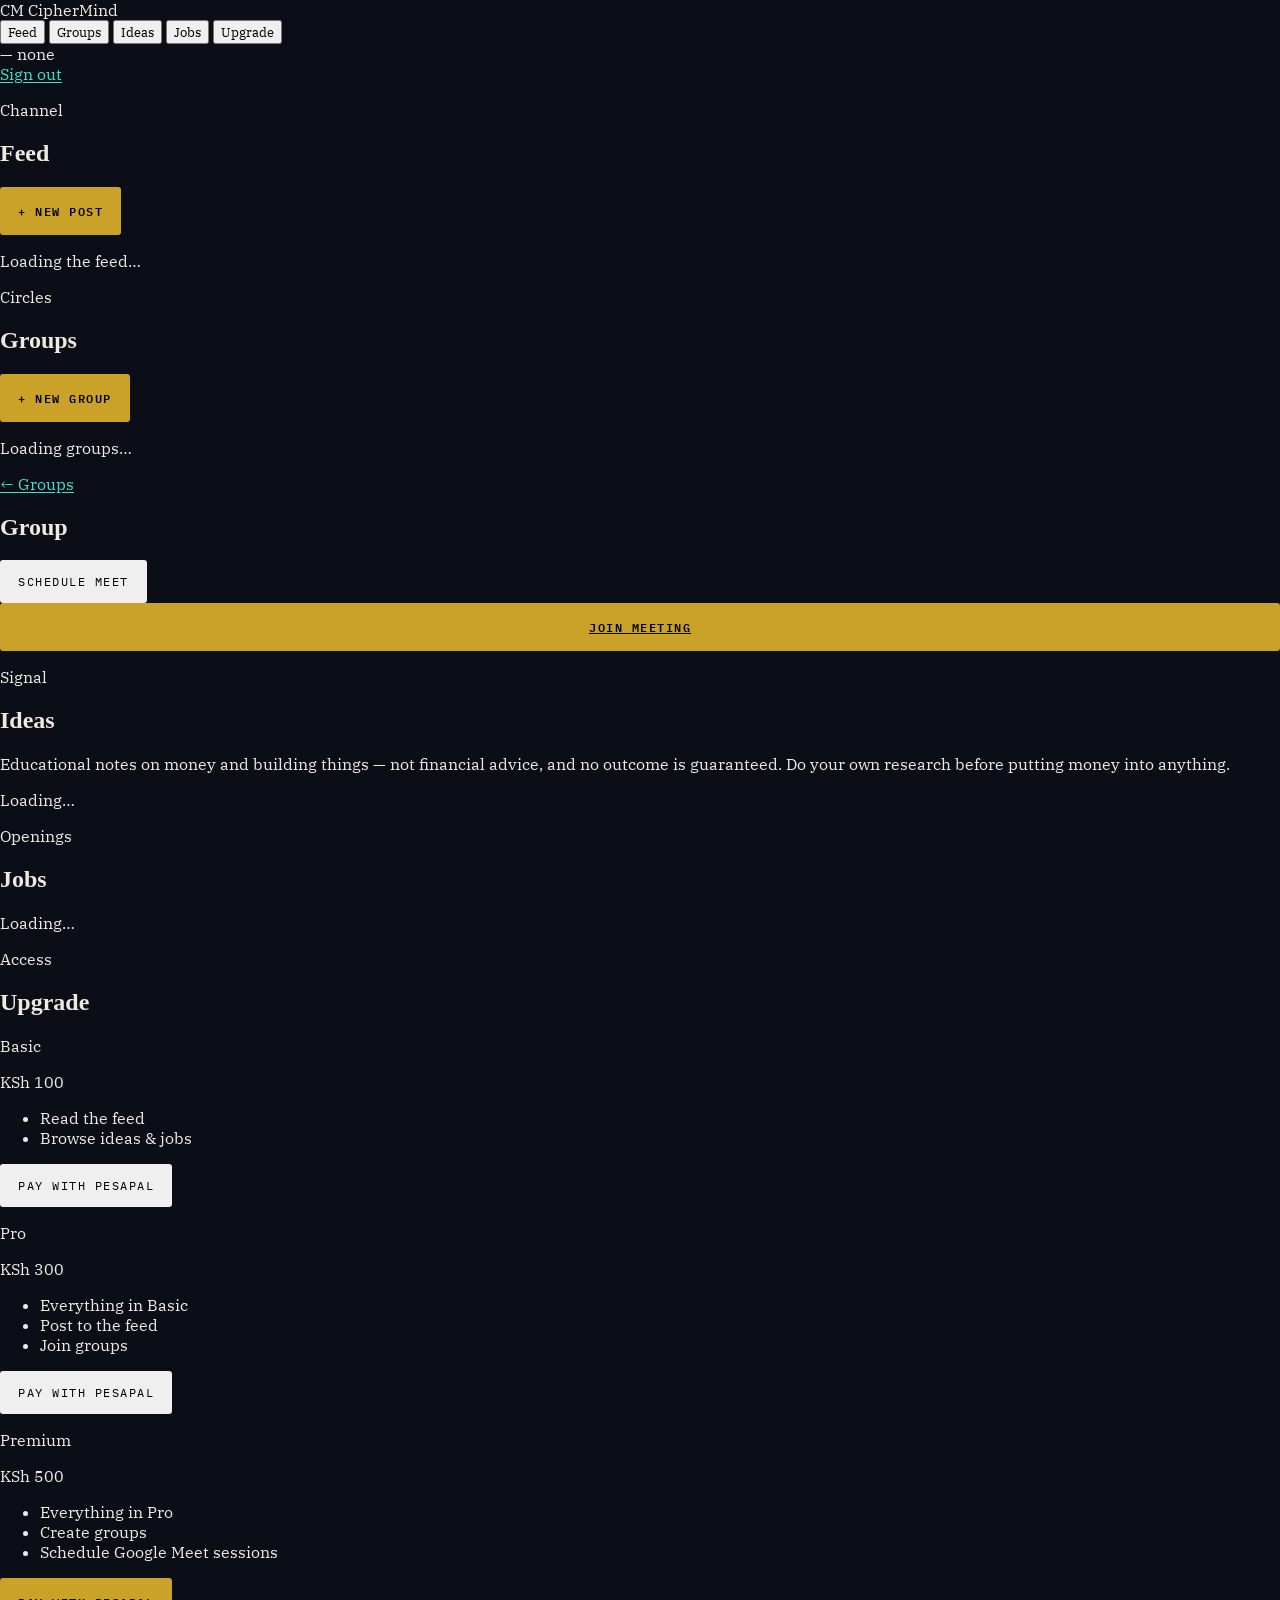
==== commit 2bd232b2: "Update dashboard.html" ====
--- a/dashboard.html
+++ b/dashboard.html
@@ -3,786 +3,197 @@
 <head>
 <meta charset="UTF-8">
 <meta name="viewport" content="width=device-width, initial-scale=1.0">
-<title>Cipher Enermind — The Vault</title>
-<meta name="description" content="A members' vault of ideas, mentors, and moves for young people building something real.">
+<title>CipherMind — Vault</title>
+<link rel="icon" href="data:image/svg+xml,<svg xmlns=%22http://www.w3.org/2000/svg%22 viewBox=%220 0 100 100%22><circle cx=%2250%22 cy=%2250%22 r=%2245%22 fill=%22%230B0E17%22 stroke=%22%23C9A227%22 stroke-width=%224%22/><circle cx=%2250%22 cy=%2250%22 r=%2210%22 fill=%22%233FE0C5%22/></svg>">
 <link rel="preconnect" href="https://fonts.googleapis.com">
 <link rel="preconnect" href="https://fonts.gstatic.com" crossorigin>
-<link href="https://fonts.googleapis.com/css2?family=Fraunces:ital,opsz,wght@0,9..144,400;0,9..144,600;0,9..144,700;1,9..144,500&family=Space+Mono:wght@400;700&display=swap" rel="stylesheet">
-<style>
-  :root{
-    --ink:#0a0b0e;
-    --panel:#14161b;
-    --panel-2:#1c1f26;
-    --hairline:#2a2e37;
-    --brass:#c9a227;
-    --brass-bright:#e6c34d;
-    --teal:#23d2b5;
-    --paper:#ece6d6;
-    --muted:#8b909a;
-    --danger:#d9584c;
-    --radius:2px;
-    --serif: 'Fraunces', serif;
-    --mono: 'Space Mono', monospace;
-  }
-  *{box-sizing:border-box; margin:0; padding:0;}
-  html{scroll-behavior:smooth;}
-  body{
-    background:var(--ink);
-    color:var(--paper);
-    font-family:var(--serif);
-    line-height:1.5;
-    overflow-x:hidden;
-  }
-  @media (prefers-reduced-motion: reduce){
-    *{animation-duration:.01ms !important; animation-iteration-count:1 !important; transition-duration:.01ms !important; scroll-behavior:auto !important;}
-  }
+<link href="https://fonts.googleapis.com/css2?family=IBM+Plex+Mono:wght@400;500;600;700&family=IBM+Plex+Serif:ital,wght@0,400;0,500;1,400&display=swap" rel="stylesheet">
+<link rel="stylesheet" href="style.css">
+</head>
+<body class="app-body">
 
-  /* ---------- texture ---------- */
-  body::before{
-    content:"";
-    position:fixed; inset:0;
-    background-image:
-      linear-gradient(var(--hairline) 1px, transparent 1px),
-      linear-gradient(90deg, var(--hairline) 1px, transparent 1px);
-    background-size:64px 64px;
-    opacity:.05;
-    pointer-events:none;
-    z-index:0;
-  }
-  .noise{
-    position:fixed; inset:0; pointer-events:none; z-index:1; opacity:.035; mix-blend-mode:overlay;
-    background-image:url("data:image/svg+xml;utf8,<svg xmlns='http://www.w3.org/2000/svg' width='120' height='120'><filter id='n'><feTurbulence type='fractalNoise' baseFrequency='0.9' numOctaves='2' stitchTiles='stitch'/></filter><rect width='100%25' height='100%25' filter='url(%23n)'/></svg>");
-  }
+<div class="app-shell">
 
-  /* ---------- utility ---------- */
-  .wrap{max-width:1160px; margin:0 auto; padding:0 28px; position:relative; z-index:2;}
-  .mono{font-family:var(--mono);}
-  .eyebrow{
-    font-family:var(--mono); font-size:.72rem; letter-spacing:.22em; text-transform:uppercase;
-    color:var(--teal);
-  }
-  .stamp{
-    font-family:var(--mono); font-size:.68rem; letter-spacing:.14em; text-transform:uppercase;
-    color:var(--brass); border:1px solid var(--brass); padding:4px 10px; border-radius:var(--radius);
-    display:inline-block; transform:rotate(-3deg); opacity:.85;
-  }
-  section{position:relative; z-index:2;}
-  a{color:inherit;}
-  ::selection{background:var(--brass); color:var(--ink);}
+  <!-- Sidebar -->
+  <aside class="side-nav">
+    <div class="side-nav__brand">
+      <span class="side-nav__mark">CM</span>
+      <span class="side-nav__name">Cipher<span>Mind</span></span>
+    </div>
 
-  /* ---------- nav ---------- */
-  header{
-    position:fixed; top:0; left:0; right:0; z-index:50;
-    background:rgba(10,11,14,.86); backdrop-filter:blur(10px);
-    border-bottom:1px solid var(--hairline);
-  }
-  nav.wrap{
-    display:flex; align-items:center; justify-content:space-between;
-    height:74px;
-  }
-  .brand{
-    font-family:var(--mono); font-weight:700; letter-spacing:.05em; font-size:1.02rem;
-    display:flex; align-items:center; gap:10px;
-  }
-  .brand .mark{
-    width:22px; height:22px; border:1.5px solid var(--brass); border-radius:50%;
-    display:flex; align-items:center; justify-content:center; position:relative;
-  }
-  .brand .mark::after{
-    content:""; width:2px; height:8px; background:var(--brass); position:absolute; top:2px; left:50%; transform:translateX(-50%);
-  }
-  .navlinks{display:flex; gap:32px; font-family:var(--mono); font-size:.78rem; letter-spacing:.06em;}
-  .navlinks a{text-decoration:none; color:var(--muted); transition:color .2s;}
-  .navlinks a:hover{color:var(--paper);}
-  .nav-cta{
-    font-family:var(--mono); font-size:.75rem; letter-spacing:.06em; text-transform:uppercase;
-    color:var(--ink); background:var(--brass); padding:10px 18px; border-radius:var(--radius);
-    text-decoration:none; border:1px solid var(--brass); transition:all .2s;
-  }
-  .nav-cta:hover{background:transparent; color:var(--brass);}
-  .navlinks-mobile{display:none;}
-  @media (max-width:820px){
-    .navlinks{display:none;}
-  }
+    <nav class="side-nav__links" id="navLinks">
+      <button class="nav-link is-active" data-view="feed">Feed</button>
+      <button class="nav-link" data-view="groups">Groups</button>
+      <button class="nav-link" data-view="ideas">Ideas</button>
+      <button class="nav-link" data-view="jobs">Jobs</button>
+      <button class="nav-link" data-view="upgrade">Upgrade</button>
+    </nav>
 
-  /* ---------- hero ---------- */
-  .hero{
-    min-height:100vh; display:flex; flex-direction:column; justify-content:center;
-    padding-top:120px; padding-bottom:80px;
-    position:relative;
-  }
-  .hero-grid{
-    display:grid; grid-template-columns:1.1fr .9fr; gap:60px; align-items:center;
-  }
-  @media (max-width:900px){ .hero-grid{grid-template-columns:1fr;} }
+    <div class="side-nav__user">
+      <div class="user-chip">
+        <span class="user-chip__name" id="userName">—</span>
+        <span class="tier-badge" id="userTierBadge">none</span>
+      </div>
+      <button class="linklike" id="logoutBtn">Sign out</button>
+    </div>
+  </aside>
 
-  .hero .eyebrow{margin-bottom:22px; display:flex; align-items:center; gap:10px;}
-  .hero .eyebrow::before{content:""; width:22px; height:1px; background:var(--teal);}
+  <!-- Main -->
+  <main class="app-main">
 
-  h1.decrypt{
-    font-family:var(--mono);
-    font-size:clamp(2rem, 5vw, 3.4rem);
-    line-height:1.08;
-    letter-spacing:-.01em;
-    color:var(--paper);
-    min-height:4.6em;
-  }
-  h1.decrypt .line{display:block;}
-  h1.decrypt .accent{color:var(--brass-bright);}
+    <!-- FEED -->
+    <section class="view view--active" id="viewFeed">
+      <header class="view__header">
+        <div>
+          <p class="view__eyebrow">Channel</p>
+          <h1 class="view__title">Feed</h1>
+        </div>
+        <button class="btn btn--primary btn--sm" id="composeBtn">+ New post</button>
+      </header>
 
-  .hero p.sub{
-    font-family:var(--serif); font-size:1.18rem; color:var(--muted); max-width:44ch; margin-top:26px;
-    font-style:italic;
-  }
-  .hero-ctas{display:flex; gap:16px; margin-top:38px; flex-wrap:wrap;}
-  .btn{
-    font-family:var(--mono); font-size:.8rem; letter-spacing:.06em; text-transform:uppercase;
-    padding:15px 26px; border-radius:var(--radius); text-decoration:none; display:inline-flex; align-items:center; gap:10px;
-    transition:all .22s ease; cursor:pointer; border:1px solid transparent;
-  }
-  .btn-primary{background:var(--brass); color:var(--ink); border-color:var(--brass);}
-  .btn-primary:hover{background:var(--brass-bright); transform:translateY(-2px); box-shadow:0 10px 30px -12px rgba(201,162,39,.5);}
-  .btn-ghost{border-color:var(--hairline); color:var(--paper);}
-  .btn-ghost:hover{border-color:var(--teal); color:var(--teal);}
+      <form class="compose-card" id="composeForm" hidden>
+        <select id="composeType" class="select">
+          <option value="text">Text</option>
+          <option value="image">Image URL</option>
+          <option value="video">Video URL</option>
+        </select>
+        <input type="text" id="composeContent" placeholder="Write something, or paste an image/video URL...">
+        <input type="text" id="composeCaption" placeholder="Caption (optional)">
+        <div class="compose-card__actions">
+          <button type="button" class="linklike" id="composeCancel">Cancel</button>
+          <button type="submit" class="btn btn--primary btn--sm">Post</button>
+        </div>
+        <p class="form-error" id="composeError"></p>
+      </form>
 
-  .hero-meta{display:flex; gap:34px; margin-top:56px; flex-wrap:wrap;}
-  .hero-meta div{border-left:1px solid var(--hairline); padding-left:14px;}
-  .hero-meta .num{font-family:var(--mono); font-size:1.5rem; color:var(--teal);}
-  .hero-meta .lbl{font-family:var(--mono); font-size:.68rem; color:var(--muted); letter-spacing:.08em; text-transform:uppercase; margin-top:4px;}
+      <div class="lock-notice" id="feedLock" hidden>
+        <p><span class="brass">Posting</span> is a Pro/Premium feature. You can still read the feed.</p>
+      </div>
 
-  /* ---------- dial ---------- */
-  .dial-wrap{display:flex; align-items:center; justify-content:center; position:relative;}
-  .dial-wrap svg{width:100%; max-width:400px; height:auto;}
-  #dialRing{transform-origin:200px 200px; animation:spin 60s linear infinite;}
-  @keyframes spin{to{transform:rotate(360deg);}}
-  .dial-glow{
-    position:absolute; width:280px; height:280px; border-radius:50%;
-    background:radial-gradient(circle, rgba(35,210,181,.16), transparent 70%);
-    filter:blur(10px);
-  }
+      <div class="card-list" id="feedList"><p class="empty-state">Loading the feed…</p></div>
+    </section>
 
-  /* ---------- section shell ---------- */
-  .section-head{
-    display:flex; justify-content:space-between; align-items:flex-end; gap:24px;
-    margin-bottom:52px; padding-top:100px; border-top:1px solid var(--hairline);
-    flex-wrap:wrap;
-  }
-  .section-head h2{
-    font-family:var(--serif); font-weight:600; font-size:clamp(1.7rem, 3.4vw, 2.6rem);
-    max-width:16ch; margin-top:16px;
-  }
-  .section-head .file-no{font-family:var(--mono); font-size:.75rem; color:var(--muted);}
-  .section-head p{color:var(--muted); max-width:34ch; font-size:.95rem;}
+    <!-- GROUPS -->
+    <section class="view" id="viewGroups">
+      <header class="view__header">
+        <div>
+          <p class="view__eyebrow">Circles</p>
+          <h1 class="view__title">Groups</h1>
+        </div>
+        <button class="btn btn--primary btn--sm" id="newGroupBtn">+ New group</button>
+      </header>
 
-  .reveal{opacity:0; transform:translateY(24px); transition:opacity .7s ease, transform .7s ease;}
-  .reveal.in{opacity:1; transform:translateY(0);}
+      <form class="compose-card" id="groupForm" hidden>
+        <input type="text" id="groupName" placeholder="Group name">
+        <input type="text" id="groupDesc" placeholder="What's this group about?">
+        <div class="compose-card__actions">
+          <button type="button" class="linklike" id="groupCancel">Cancel</button>
+          <button type="submit" class="btn btn--primary btn--sm">Create</button>
+        </div>
+        <p class="form-error" id="groupError"></p>
+      </form>
 
-  /* ---------- features (the vault contents) ---------- */
-  .files-grid{
-    display:grid; grid-template-columns:repeat(3, 1fr); gap:1px;
-    background:var(--hairline); border:1px solid var(--hairline);
-  }
-  @media (max-width:900px){ .files-grid{grid-template-columns:repeat(2, 1fr);} }
-  @media (max-width:600px){ .files-grid{grid-template-columns:1fr;} }
-  .file-card{
-    background:var(--panel); padding:34px 28px; position:relative; overflow:hidden;
-    transition:background .25s ease;
-  }
-  .file-card:hover{background:var(--panel-2);}
-  .file-card .tag{
-    font-family:var(--mono); font-size:.66rem; color:var(--brass); letter-spacing:.1em; text-transform:uppercase;
-  }
-  .file-card h3{font-family:var(--serif); font-size:1.25rem; font-weight:600; margin:14px 0 10px;}
-  .file-card p{color:var(--muted); font-size:.92rem;}
-  .file-card .idx{
-    position:absolute; top:20px; right:24px; font-family:var(--mono); font-size:.7rem; color:var(--hairline);
-  }
-  .file-card::before{
-    content:""; position:absolute; left:0; top:0; bottom:0; width:2px; background:transparent; transition:background .25s;
-  }
-  .file-card:hover::before{background:var(--teal);}
+      <div class="card-list" id="groupList"><p class="empty-state">Loading groups…</p></div>
+    </section>
 
-  /* ---------- tiers ---------- */
-  .tiers{display:grid; grid-template-columns:repeat(3, 1fr); gap:22px;}
-  @media (max-width:900px){ .tiers{grid-template-columns:1fr; max-width:420px; margin:0 auto;} }
-  .tier{
-    background:var(--panel); border:1px solid var(--hairline); border-radius:var(--radius);
-    padding:36px 30px; display:flex; flex-direction:column; position:relative;
-  }
-  .tier.pro{border-color:var(--brass); background:linear-gradient(180deg, rgba(201,162,39,.07), var(--panel) 40%);}
-  .tier .clearance{
-    font-family:var(--mono); font-size:.66rem; letter-spacing:.14em; text-transform:uppercase; color:var(--muted);
-  }
-  .tier.pro .clearance{color:var(--brass);}
-  .tier h3{font-family:var(--serif); font-size:1.4rem; margin:10px 0 4px;}
-  .tier .price{font-family:var(--mono); font-size:2.1rem; color:var(--paper); margin:18px 0 6px;}
-  .tier .price span{font-size:.9rem; color:var(--muted);}
-  .tier .per{font-family:var(--mono); font-size:.7rem; color:var(--muted); margin-bottom:24px;}
-  .tier ul{list-style:none; flex:1; margin-bottom:28px;}
-  .tier li{
-    font-size:.9rem; color:var(--paper); padding:10px 0; border-top:1px solid var(--hairline);
-    display:flex; gap:10px; align-items:flex-start;
-  }
-  .tier li::before{content:"//"; color:var(--teal); font-family:var(--mono); font-size:.78rem; flex-shrink:0;}
-  .tier .pill{
-    position:absolute; top:-12px; right:26px; background:var(--brass); color:var(--ink);
-    font-family:var(--mono); font-size:.62rem; letter-spacing:.08em; text-transform:uppercase;
-    padding:4px 10px; border-radius:20px;
-  }
-  .tier .btn{justify-content:center; width:100%;}
+    <!-- GROUP DETAIL -->
+    <section class="view" id="viewGroupDetail">
+      <header class="view__header">
+        <div>
+          <p class="view__eyebrow"><button class="linklike" id="backToGroups">← Groups</button></p>
+          <h1 class="view__title" id="groupDetailName">Group</h1>
+          <p class="view__sub" id="groupDetailDesc"></p>
+        </div>
+        <div class="view__header-actions">
+          <button class="btn btn--ghost btn--sm" id="scheduleMeetingBtn">Schedule Meet</button>
+          <a class="btn btn--primary btn--sm" id="joinMeetLink" href="#" target="_blank" hidden>Join meeting</a>
+        </div>
+      </header>
 
-  /* ---------- process ---------- */
-  .process{display:grid; grid-template-columns:repeat(3, 1fr); gap:40px;}
-  @media (max-width:820px){ .process{grid-template-columns:1fr; gap:34px;} }
-  .step{position:relative; padding-left:52px;}
-  .step .n{
-    font-family:var(--mono); font-size:.85rem; color:var(--ink); background:var(--teal);
-    width:34px; height:34px; border-radius:50%; display:flex; align-items:center; justify-content:center;
-    position:absolute; left:0; top:0;
-  }
-  .step h4{font-family:var(--serif); font-size:1.15rem; margin-bottom:8px;}
-  .step p{color:var(--muted); font-size:.92rem;}
+      <form class="compose-card" id="meetingForm" hidden>
+        <input type="text" id="meetingTitle" placeholder="Meeting title">
+        <input type="datetime-local" id="meetingStart">
+        <input type="number" id="meetingDuration" placeholder="Duration (minutes)" value="30" min="10">
+        <div class="compose-card__actions">
+          <button type="button" class="linklike" id="meetingCancel">Cancel</button>
+          <button type="submit" class="btn btn--primary btn--sm">Create meeting</button>
+        </div>
+        <p class="form-error" id="meetingError"></p>
+      </form>
 
-  /* ---------- ledger literacy / warning ---------- */
-  .ledger{
-    background:var(--panel-2); border:1px solid var(--hairline); border-radius:var(--radius);
-    padding:52px; display:grid; grid-template-columns:1fr 1fr; gap:48px; align-items:center;
-  }
-  @media (max-width:820px){ .ledger{grid-template-columns:1fr; padding:34px;} }
-  .ledger h3{font-family:var(--serif); font-size:1.7rem; margin-bottom:16px;}
-  .ledger p{color:var(--muted); font-size:.96rem; margin-bottom:14px;}
-  .ledger .warn{
-    border-left:2px solid var(--danger); padding-left:16px; font-family:var(--mono); font-size:.82rem; color:var(--danger);
-  }
-  .ledger-list{display:flex; flex-direction:column; gap:0;}
-  .ledger-list div{
-    padding:16px 0; border-top:1px solid var(--hairline); display:flex; justify-content:space-between; align-items:center;
-    font-family:var(--mono); font-size:.82rem; color:var(--muted);
-  }
-  .ledger-list div:last-child{border-bottom:1px solid var(--hairline);}
-  .ledger-list span.ok{color:var(--teal);}
+      <div class="card-list" id="groupPostList"></div>
+    </section>
 
-  /* ---------- FAQ ---------- */
-  .faq-item{border-top:1px solid var(--hairline); padding:26px 0;}
-  .faq-item:last-child{border-bottom:1px solid var(--hairline);}
-  .faq-q{
-    display:flex; justify-content:space-between; align-items:center; cursor:pointer;
-    font-family:var(--serif); font-weight:600; font-size:1.05rem;
-  }
-  .faq-q .plus{font-family:var(--mono); color:var(--brass); font-size:1.3rem; transition:transform .25s;}
-  .faq-item.open .plus{transform:rotate(45deg);}
-  .faq-a{max-height:0; overflow:hidden; transition:max-height .3s ease;}
-  .faq-item.open .faq-a{max-height:220px;}
-  .faq-a p{color:var(--muted); padding-top:14px; font-size:.92rem; max-width:60ch;}
+    <!-- IDEAS -->
+    <section class="view" id="viewIdeas">
+      <header class="view__header">
+        <div>
+          <p class="view__eyebrow">Signal</p>
+          <h1 class="view__title">Ideas</h1>
+        </div>
+      </header>
+      <p class="disclaimer">Educational notes on money and building things — not financial advice, and no
+        outcome is guaranteed. Do your own research before putting money into anything.</p>
+      <div class="card-list" id="ideasList"><p class="empty-state">Loading…</p></div>
+    </section>
 
-  /* ---------- join / footer form ---------- */
-  .join{
-    background:var(--panel); border:1px solid var(--hairline); border-radius:var(--radius);
-    padding:56px; text-align:center;
-  }
-  @media (max-width:600px){ .join{padding:34px 22px;} }
-  .join h2{font-family:var(--serif); font-size:clamp(1.6rem,3.6vw,2.3rem); max-width:22ch; margin:0 auto 14px;}
-  .join p{color:var(--muted); max-width:48ch; margin:0 auto 32px;}
-  .join-form{display:flex; gap:12px; max-width:480px; margin:0 auto; flex-wrap:wrap; justify-content:center;}
-  .join-form input{
-    flex:1; min-width:220px; background:var(--ink); border:1px solid var(--hairline); border-radius:var(--radius);
-    padding:15px 16px; color:var(--paper); font-family:var(--mono); font-size:.85rem;
-  }
-  .join-form input:focus{outline:none; border-color:var(--teal);}
-  .join-status{font-family:var(--mono); font-size:.78rem; color:var(--muted); margin-top:16px; min-height:1.2em;}
+    <!-- JOBS -->
+    <section class="view" id="viewJobs">
+      <header class="view__header">
+        <div>
+          <p class="view__eyebrow">Openings</p>
+          <h1 class="view__title">Jobs</h1>
+        </div>
+      </header>
+      <div class="card-list" id="jobsList"><p class="empty-state">Loading…</p></div>
+    </section>
 
-  footer{border-top:1px solid var(--hairline); padding:44px 0; margin-top:60px;}
-  .footer-grid{display:flex; justify-content:space-between; align-items:center; flex-wrap:wrap; gap:20px;}
-  .footer-grid .brand{opacity:.8;}
-  .foot-links{display:flex; gap:22px; font-family:var(--mono); font-size:.75rem; color:var(--muted);}
-  .foot-links a{text-decoration:none;}
-  .foot-links a:hover{color:var(--paper);}
-  .disclaimer{
-    font-family:var(--mono); font-size:.7rem; color:var(--muted); max-width:900px; margin-top:22px; line-height:1.7; opacity:.75;
-  }
+    <!-- UPGRADE -->
+    <section class="view" id="viewUpgrade">
+      <header class="view__header">
+        <div>
+          <p class="view__eyebrow">Access</p>
+          <h1 class="view__title">Upgrade</h1>
+        </div>
+      </header>
 
-  /* modal */
-  .modal-overlay{
-    position:fixed; inset:0; background:rgba(6,7,9,.82); backdrop-filter:blur(4px);
-    display:none; align-items:center; justify-content:center; z-index:100; padding:20px;
-  }
-  .modal-overlay.show{display:flex;}
-  .modal{
-    background:var(--panel); border:1px solid var(--brass); border-radius:var(--radius);
-    max-width:440px; width:100%; padding:38px; position:relative;
-  }
-  .modal .close{position:absolute; top:16px; right:18px; cursor:pointer; color:var(--muted); font-family:var(--mono);}
-  .modal h3{font-family:var(--serif); font-size:1.4rem; margin-bottom:8px;}
-  .modal p{color:var(--muted); font-size:.88rem; margin-bottom:22px;}
-  .modal-tiers{display:flex; flex-direction:column; gap:10px; margin-bottom:22px;}
-  .modal-tier-btn{
-    display:flex; justify-content:space-between; align-items:center; width:100%;
-    background:var(--panel-2); border:1px solid var(--hairline); color:var(--paper);
-    padding:14px 16px; border-radius:var(--radius); font-family:var(--mono); font-size:.82rem;
-    cursor:pointer; transition:border-color .2s;
-  }
-  .modal-tier-btn:hover{border-color:var(--brass);}
-  .modal-tier-btn.selected{border-color:var(--teal); color:var(--teal);}
-  .modal small{color:var(--muted); font-size:.72rem; display:block; margin-top:18px; line-height:1.6;}
-</style>
-</head>
-<body>
-
-<div class="noise"></div>
-
-<header>
-  <nav class="wrap">
-    <div class="brand"><span class="mark"></span> CIPHER ENERMIND</div>
-    <div class="navlinks">
-      <a href="#inside">The Vault</a>
-      <a href="#tiers">Clearance</a>
-      <a href="#ledger">Ledger</a>
-      <a href="#faq">FAQ</a>
-    </div>
-    <a href="#tiers" class="nav-cta">Request Access</a>
-  </nav>
-</header>
-
-<main class="wrap">
-
-  <!-- ============ HERO ============ -->
-  <section class="hero">
-    <div class="hero-grid">
-      <div>
-        <div class="eyebrow">FILE 001 // CLASSIFIED YOUTH DOSSIER</div>
-        <h1 class="decrypt" id="decryptHeadline"></h1>
-        <p class="sub">Not a course. Not a guru. A locked room of ideas, mentors, and moves — opened one clearance level at a time.</p>
-        <div class="hero-ctas">
-          <a href="#tiers" class="btn btn-primary">Unlock the vault →</a>
-          <a href="#inside" class="btn btn-ghost">See what's inside</a>
+      <div class="tier-grid">
+        <div class="tier-card" data-tier="basic">
+          <p class="tier-card__name">Basic</p>
+          <p class="tier-card__price">KSh 100</p>
+          <ul class="tier-card__features">
+            <li>Read the feed</li>
+            <li>Browse ideas &amp; jobs</li>
+          </ul>
+          <button class="btn btn--ghost btn--sm pay-btn" data-tier="basic">Pay with Pesapal</button>
         </div>
-        <div class="hero-meta">
-          <div><div class="num">03</div><div class="lbl">Clearance levels</div></div>
-          <div><div class="num">KSH 100</div><div class="lbl">Entry point</div></div>
-          <div><div class="num">24/7</div><div class="lbl">Circles open</div></div>
+        <div class="tier-card" data-tier="pro">
+          <p class="tier-card__name">Pro</p>
+          <p class="tier-card__price">KSh 300</p>
+          <ul class="tier-card__features">
+            <li>Everything in Basic</li>
+            <li>Post to the feed</li>
+            <li>Join groups</li>
+          </ul>
+          <button class="btn btn--ghost btn--sm pay-btn" data-tier="pro">Pay with Pesapal</button>
+        </div>
+        <div class="tier-card tier-card--highlight" data-tier="premium">
+          <p class="tier-card__name">Premium</p>
+          <p class="tier-card__price">KSh 500</p>
+          <ul class="tier-card__features">
+            <li>Everything in Pro</li>
+            <li>Create groups</li>
+            <li>Schedule Google Meet sessions</li>
+          </ul>
+          <button class="btn btn--primary btn--sm pay-btn" data-tier="premium">Pay with Pesapal</button>
         </div>
       </div>
-      <div class="dial-wrap">
-        <div class="dial-glow"></div>
-        <svg viewBox="0 0 400 400">
-          <g id="dialRing">
-            <circle cx="200" cy="200" r="170" fill="none" stroke="#2a2e37" stroke-width="1"/>
-            <circle cx="200" cy="200" r="170" fill="none" stroke="#c9a227" stroke-width="1.4" stroke-dasharray="4 10" opacity="0.7"/>
-            <g id="ticks"></g>
-          </g>
-          <circle cx="200" cy="200" r="122" fill="none" stroke="#2a2e37" stroke-width="1"/>
-          <circle cx="200" cy="200" r="70" fill="#14161b" stroke="#c9a227" stroke-width="1.2"/>
-          <text x="200" y="196" text-anchor="middle" font-family="Space Mono" font-size="13" fill="#e6c34d" letter-spacing="2">CIPHER</text>
-          <text x="200" y="214" text-anchor="middle" font-family="Space Mono" font-size="9" fill="#8b909a" letter-spacing="3">ENERMIND</text>
-          <line x1="200" y1="200" x2="200" y2="90" stroke="#23d2b5" stroke-width="2" id="dialNeedle" style="transform-origin:200px 200px;"/>
-          <circle cx="200" cy="200" r="4" fill="#23d2b5"/>
-        </svg>
-      </div>
-    </div>
-  </section>
+      <p class="form-error" id="upgradeError"></p>
+    </section>
 
-  <!-- ============ INSIDE THE VAULT ============ -->
-  <section id="inside">
-    <div class="section-head reveal">
-      <div>
-        <div class="eyebrow">FILE 002 // CONTENTS</div>
-        <h2>Six drawers. Open the ones your clearance allows.</h2>
-      </div>
-      <p>Every member gets a starting drawer. Higher clearance opens the rest — no filler features, no "coming soon" padding.</p>
-    </div>
-
-    <div class="files-grid reveal">
-      <div class="file-card">
-        <div class="idx">01</div>
-        <div class="tag">Library</div>
-        <h3>The Stacks</h3>
-        <p>Books, breakdowns, and field notes on building something from nothing — written for people without a head start, not despite it.</p>
-      </div>
-      <div class="file-card">
-        <div class="idx">02</div>
-        <div class="tag">Broadcast</div>
-        <h3>The Reel</h3>
-        <p>Short videos and image drops — real examples, real numbers, real mistakes. No stock-photo hustle content.</p>
-      </div>
-      <div class="file-card">
-        <div class="idx">03</div>
-        <div class="tag">Community</div>
-        <h3>Circles</h3>
-        <p>Start or join a Circle — a small working group with its own space to plan, post, and hold each other accountable.</p>
-      </div>
-      <div class="file-card">
-        <div class="idx">04</div>
-        <div class="tag">Live</div>
-        <h3>Sessions</h3>
-        <p>Scheduled video sessions for Q&A, workshops, and Circle check-ins — calendar invite and link land in your inbox.</p>
-      </div>
-      <div class="file-card">
-        <div class="idx">05</div>
-        <div class="tag">Ledger</div>
-        <h3>Money Sense</h3>
-        <p>Plain-language lessons on budgeting, saving, and reading an opportunity properly — built to slow you down before you lose money, not speed you toward a "tip."</p>
-      </div>
-      <div class="file-card">
-        <div class="idx">06</div>
-        <div class="tag">Bridges</div>
-        <h3>Job Board</h3>
-        <p>Openings, gigs, and internships shared by members and partners — sorted by what you're actually qualified to start now.</p>
-      </div>
-    </div>
-  </section>
-
-  <!-- ============ TIERS ============ -->
-  <section id="tiers">
-    <div class="section-head reveal">
-      <div>
-        <div class="eyebrow">FILE 003 // CLEARANCE LEVELS</div>
-        <h2>Pick your level. Upgrade whenever.</h2>
-      </div>
-      <p>One-time entry fee per level, paid securely via Pesapal. No hidden subscriptions.</p>
-    </div>
-
-    <div class="tiers reveal">
-      <div class="tier" data-tier="Basic" data-price="100">
-        <div class="clearance">Level 01</div>
-        <h3>Basic</h3>
-        <div class="price">KSH 100</div>
-        <div class="per">one-time · lifetime access to this level</div>
-        <ul>
-          <li>The Stacks — full library access</li>
-          <li>The Reel — video &amp; image drops</li>
-          <li>Join up to 2 Circles</li>
-          <li>Money Sense lessons</li>
-        </ul>
-        <a href="#" class="btn btn-ghost open-modal" data-tier="Basic" data-price="100">Choose Basic</a>
-      </div>
-
-      <div class="tier pro" data-tier="Pro" data-price="300">
-        <div class="pill">Most chosen</div>
-        <div class="clearance">Level 02</div>
-        <h3>Pro</h3>
-        <div class="price">KSH 300</div>
-        <div class="per">one-time · lifetime access to this level</div>
-        <ul>
-          <li>Everything in Basic</li>
-          <li>Unlimited Circles + start your own</li>
-          <li>Live Sessions access</li>
-          <li>Job Board — apply &amp; post</li>
-        </ul>
-        <a href="#" class="btn btn-primary open-modal" data-tier="Pro" data-price="300">Choose Pro</a>
-      </div>
-
-      <div class="tier" data-tier="Elite" data-price="500">
-        <div class="clearance">Level 03</div>
-        <h3>Vault Elite</h3>
-        <div class="price">KSH 500</div>
-        <div class="per">one-time · lifetime access to this level</div>
-        <ul>
-          <li>Everything in Pro</li>
-          <li>Priority seat in Live Sessions</li>
-          <li>Direct message to mentors in-session</li>
-          <li>Early access to new drawers</li>
-        </ul>
-        <a href="#" class="btn btn-ghost open-modal" data-tier="Elite" data-price="500">Choose Elite</a>
-      </div>
-    </div>
-  </section>
-
-  <!-- ============ HOW ACCESS WORKS ============ -->
-  <section>
-    <div class="section-head reveal">
-      <div>
-        <div class="eyebrow">FILE 004 // ACCESS PROTOCOL</div>
-        <h2>Three steps to get in.</h2>
-      </div>
-      <p>The whole flow, start to finish.</p>
-    </div>
-    <div class="process reveal">
-      <div class="step">
-        <div class="n">1</div>
-        <h4>Choose a level</h4>
-        <p>Pick Basic, Pro, or Vault Elite based on what you want unlocked first.</p>
-      </div>
-      <div class="step">
-        <div class="n">2</div>
-        <h4>Pay via Pesapal</h4>
-        <p>Enter your details and complete a secure Pesapal checkout — M-Pesa, card, or bank.</p>
-      </div>
-      <div class="step">
-        <div class="n">3</div>
-        <h4>Get your key</h4>
-        <p>Access details land by email/SMS within minutes, plus your first Circle invite.</p>
-      </div>
-    </div>
-  </section>
-
-  <!-- ============ LEDGER / MONEY SENSE ============ -->
-  <section id="ledger">
-    <div class="section-head reveal">
-      <div>
-        <div class="eyebrow">FILE 005 // MONEY SENSE</div>
-        <h2>We teach you to slow down, not to chase.</h2>
-      </div>
-    </div>
-    <div class="ledger reveal">
-      <div>
-        <h3>Why "the quick win" empties pockets</h3>
-        <p>Betting apps, forex "signal" groups, and get-rich-quick schemes are built to feel like opportunity. Money Sense breaks down how odds, fees, and hype actually work — in plain language, with real numbers — so you can see a bad bet before you make it.</p>
-        <p class="warn">This is education, not financial advice. We don't sell tips, signals, or predictions — and we don't take a cut of anything you invest.</p>
-      </div>
-      <div class="ledger-list">
-        <div><span>Reading an opportunity properly</span><span class="ok">Included</span></div>
-        <div><span>Budgeting &amp; saving basics</span><span class="ok">Included</span></div>
-        <div><span>How gambling odds are built to lose</span><span class="ok">Included</span></div>
-        <div><span>Guaranteed returns / hot tips</span><span>Not offered — ever</span></div>
-      </div>
-    </div>
-  </section>
-
-  <!-- ============ FAQ ============ -->
-  <section id="faq">
-    <div class="section-head reveal">
-      <div>
-        <div class="eyebrow">FILE 006 // BRIEFING</div>
-        <h2>Before you request access.</h2>
-      </div>
-    </div>
-    <div class="reveal">
-      <div class="faq-item">
-        <div class="faq-q">Is the KSH fee refundable?<span class="plus">+</span></div>
-        <div class="faq-a"><p>Each level is a one-time payment for lifetime access to that level's drawers. Refund requests are handled case-by-case — reach out within 48 hours of payment.</p></div>
-      </div>
-      <div class="faq-item">
-        <div class="faq-q">Do you give investment tips?<span class="plus">+</span></div>
-        <div class="faq-a"><p>No. Money Sense teaches how to think about risk, saving, and opportunity — it never tells you what to buy, bet, or invest in.</p></div>
-      </div>
-      <div class="faq-item">
-        <div class="faq-q">How do Live Sessions work?<span class="plus">+</span></div>
-        <div class="faq-a"><p>Sessions run on Google Meet on a published schedule. Pro and Elite members get the calendar invite automatically after joining.</p></div>
-      </div>
-      <div class="faq-item">
-        <div class="faq-q">Can I start my own Circle?<span class="plus">+</span></div>
-        <div class="faq-a"><p>Yes, from Pro level up. A Circle gets its own private space to plan, post updates, and track progress together.</p></div>
-      </div>
-    </div>
-  </section>
-
-  <!-- ============ JOIN / WAITLIST ============ -->
-  <section style="padding-top:100px;">
-    <div class="join reveal">
-      <div class="eyebrow" style="justify-content:center; display:flex;">FILE 000 // BEFORE YOU GO IN</div>
-      <h2>Not ready to pay yet? Get on the list.</h2>
-      <p>Leave your email and we'll send you one real lesson from the vault, free — no card required.</p>
-      <form class="join-form" id="waitlistForm">
-        <input type="email" id="waitlistEmail" placeholder="you@email.com" required>
-        <button type="submit" class="btn btn-primary">Notify me</button>
-      </form>
-      <div class="join-status" id="waitlistStatus"></div>
-    </div>
-  </section>
-
-</main>
-
-<footer>
-  <div class="wrap">
-    <div class="footer-grid">
-      <div class="brand"><span class="mark"></span> CIPHER ENERMIND</div>
-      <div class="foot-links">
-        <a href="#inside">The Vault</a>
-        <a href="#tiers">Clearance</a>
-        <a href="#faq">FAQ</a>
-        <a href="mailto:hello@cipherenermind.com">Contact</a>
-      </div>
-    </div>
-    <p class="disclaimer">
-      Cipher Enermind provides educational content and community tools only. Nothing on this site is financial, legal, or investment advice, and no returns are promised or guaranteed. Payments are processed by Pesapal; Cipher Enermind never stores your card or M-Pesa details. This page is a front-end demo — see build notes in the source file for wiring up real Pesapal checkout and Google Sheets/Apps Script before going live.
-    </p>
-  </div>
-</footer>
-
-<!-- ============ PAYMENT MODAL ============ -->
-<div class="modal-overlay" id="modalOverlay">
-  <div class="modal">
-    <div class="close" id="modalClose">✕ CLOSE</div>
-    <h3 id="modalTitle">Confirm your level</h3>
-    <p>You're requesting <strong id="modalTierName">Basic</strong> clearance — <span id="modalPrice">KSH 100</span>, one-time.</p>
-    <form id="modalForm">
-      <div style="margin-bottom:14px;">
-        <input type="text" placeholder="Full name" required style="width:100%; background:var(--ink); border:1px solid var(--hairline); color:var(--paper); font-family:var(--mono); font-size:.85rem; padding:14px; border-radius:2px;">
-      </div>
-      <div style="margin-bottom:14px;">
-        <input type="tel" placeholder="M-Pesa phone number" required style="width:100%; background:var(--ink); border:1px solid var(--hairline); color:var(--paper); font-family:var(--mono); font-size:.85rem; padding:14px; border-radius:2px;">
-      </div>
-      <div style="margin-bottom:6px;">
-        <input type="email" placeholder="Email" required style="width:100%; background:var(--ink); border:1px solid var(--hairline); color:var(--paper); font-family:var(--mono); font-size:.85rem; padding:14px; border-radius:2px;">
-      </div>
-      <button type="submit" class="btn btn-primary" style="width:100%; justify-content:center; margin-top:16px;">Continue to Pesapal →</button>
-    </form>
-    <small>This demo form does not process real payments. Wire it to a Google Apps Script endpoint that calls the Pesapal API server-side — see the comment block at the bottom of this file's script for the exact steps.</small>
-  </div>
+  </main>
 </div>
 
-<script>
-/* ---------------- decrypt headline ---------------- */
-const headlineFinal = ["THE PLAYBOOK", "THEY NEVER", "HANDED YOU."];
-const chars = "!<>-_\\/[]{}—=+*^?#________";
-const headlineEl = document.getElementById('decryptHeadline');
-
-function scrambleLine(el, finalText, delay){
-  return new Promise(resolve=>{
-    let frame = 0;
-    const totalFrames = 22;
-    const iv = setInterval(()=>{
-      let out = "";
-      for(let i=0;i<finalText.length;i++){
-        if(finalText[i] === " "){ out += " "; continue; }
-        const revealPoint = (i / finalText.length) * totalFrames;
-        if(frame > revealPoint + 6){
-          out += finalText[i];
-        } else if(frame > revealPoint){
-          out += chars[Math.floor(Math.random()*chars.length)];
-        } else {
-          out += " ";
-        }
-      }
-      el.textContent = out;
-      frame++;
-      if(frame > totalFrames + 8){
-        clearInterval(iv);
-        el.textContent = finalText;
-        resolve();
-      }
-    }, 28);
-  });
-}
-
-async function runDecrypt(){
-  for(let i=0;i<headlineFinal.length;i++){
-    const line = document.createElement('span');
-    line.className = 'line';
-    if(i === headlineFinal.length - 1) line.classList.add('accent');
-    headlineEl.appendChild(line);
-    await scrambleLine(line, headlineFinal[i]);
-  }
-}
-runDecrypt();
-
-/* ---------------- dial ticks + needle drift ---------------- */
-const ticksGroup = document.getElementById('ticks');
-for(let i=0;i<36;i++){
-  const angle = (i / 36) * 360;
-  const tick = document.createElementNS("http://www.w3.org/2000/svg","line");
-  const r1 = 158, r2 = i % 3 === 0 ? 145 : 152;
-  const rad = angle * Math.PI/180;
-  tick.setAttribute("x1", 200 + r1*Math.cos(rad));
-  tick.setAttribute("y1", 200 + r1*Math.sin(rad));
-  tick.setAttribute("x2", 200 + r2*Math.cos(rad));
-  tick.setAttribute("y2", 200 + r2*Math.sin(rad));
-  tick.setAttribute("stroke", "#8b909a");
-  tick.setAttribute("stroke-width", "1");
-  ticksGroup.appendChild(tick);
-}
-let needleAngle = 0;
-setInterval(()=>{
-  needleAngle += (Math.random()*40 - 20);
-  document.getElementById('dialNeedle').style.transform = `rotate(${needleAngle}deg)`;
-}, 2600);
-
-/* ---------------- scroll reveal ---------------- */
-const revealEls = document.querySelectorAll('.reveal');
-const io = new IntersectionObserver((entries)=>{
-  entries.forEach(e=>{
-    if(e.isIntersecting){ e.target.classList.add('in'); io.unobserve(e.target); }
-  });
-}, {threshold:.15});
-revealEls.forEach(el=>io.observe(el));
-
-/* ---------------- FAQ accordion ---------------- */
-document.querySelectorAll('.faq-item').forEach(item=>{
-  item.querySelector('.faq-q').addEventListener('click', ()=>{
-    const wasOpen = item.classList.contains('open');
-    document.querySelectorAll('.faq-item').forEach(i=>i.classList.remove('open'));
-    if(!wasOpen) item.classList.add('open');
-  });
-});
-
-/* ---------------- payment modal ---------------- */
-const overlay = document.getElementById('modalOverlay');
-const modalTierName = document.getElementById('modalTierName');
-const modalPrice = document.getElementById('modalPrice');
-document.querySelectorAll('.open-modal').forEach(btn=>{
-  btn.addEventListener('click', (e)=>{
-    e.preventDefault();
-    modalTierName.textContent = btn.dataset.tier;
-    modalPrice.textContent = "KSH " + btn.dataset.price;
-    overlay.classList.add('show');
-  });
-});
-document.getElementById('modalClose').addEventListener('click', ()=> overlay.classList.remove('show'));
-overlay.addEventListener('click', (e)=>{ if(e.target === overlay) overlay.classList.remove('show'); });
-
-document.getElementById('modalForm').addEventListener('submit', (e)=>{
-  e.preventDefault();
-  alert("Demo only: wire APPS_SCRIPT_URL below to a real Pesapal checkout before launch.");
-  overlay.classList.remove('show');
-});
-
-/* ---------------- waitlist form ---------------- */
-document.getElementById('waitlistForm').addEventListener('submit', async (e)=>{
-  e.preventDefault();
-  const status = document.getElementById('waitlistStatus');
-  const email = document.getElementById('waitlistEmail').value;
-  const APPS_SCRIPT_URL = ""; // paste your deployed Apps Script Web App URL here
-
-  if(!APPS_SCRIPT_URL){
-    status.textContent = "Not connected yet — add your Apps Script URL in the code to go live.";
-    return;
-  }
-  status.textContent = "Sending...";
-  try{
-    await fetch(APPS_SCRIPT_URL, {
-      method: "POST",
-      mode: "no-cors",
-      headers: {"Content-Type":"application/json"},
-      body: JSON.stringify({email, joinedAt: new Date().toISOString()})
-    });
-    status.textContent = "You're in. Check your inbox soon.";
-    document.getElementById('waitlistEmail').value = "";
-  }catch(err){
-    status.textContent = "Something went wrong — try again.";
-  }
-});
-</script>
-
-<!--
-=====================================================================
-BUILD NOTES — read before going live
-=====================================================================
-This file is a static front end only. It cannot safely hold Pesapal
-secret keys or verify payments — anyone can view page source. To make
-payments real:
-
-1. Create a Google Sheet with tabs: Users, Payments, Circles, Waitlist.
-2. Write a Google Apps Script bound to that sheet, deployed as a Web
-   App (Execute as: Me, Who has access: Anyone). It should:
-     - Expose a doPost(e) that receives {name, phone, email, tier, price}
-     - Call Pesapal's Auth + SubmitOrderRequest API server-side, using
-       your Pesapal consumer key/secret stored in Script Properties
-       (never in this HTML file)
-     - On Pesapal's IPN callback, mark the row in Payments as PAID and
-       append the user to Users with their unlocked tier
-     - Return the Pesapal redirect_url so the browser can send the
-       user to the real Pesapal checkout page
-3. Replace the alert() in the modal submit handler above with a fetch()
-   to that Web App URL, then redirect to the returned Pesapal URL.
-4. For Circles-as-sheets: have the same Apps Script create a new tab
-   per Circle on request, and use the Sheets API to read/write posts.
-5. For Sessions: create Google Calendar events via Apps Script's
-   CalendarApp, and email the Meet link to paid members only.
-
-None of this requires a paid server — Apps Script's free tier covers
-early-stage volume. Revisit once you have real transaction volume.
-=====================================================================
--->
-
+<script src="dashboard.js"></script>
 </body>
 </html>
--- a/style.css
+++ b/style.css
@@ -0,0 +1,317 @@
+/* ===========================================================
+   CIPHERMIND — design tokens
+   ink & brass mechanical cipher, with a bioluminescent signal accent
+   =========================================================== */
+:root{
+  --ink:        #0B0E17;
+  --ink-deep:   #06070C;
+  --panel:      #131826;
+  --panel-2:    #171D2E;
+  --border:     #262B3D;
+  --border-lit: #3A3F58;
+
+  --brass:      #C9A227;
+  --brass-hi:   #E8C158;
+  --signal:     #3FE0C5;
+  --signal-dim: #23806F;
+
+  --text:       #EDEAE0;
+  --text-dim:   #9099B0;
+  --text-faint: #5C6480;
+
+  --error:      #E4573D;
+  --success:    #3FE0C5;
+
+  --font-mono:  'IBM Plex Mono', ui-monospace, monospace;
+  --font-serif: 'IBM Plex Serif', Georgia, serif;
+
+  --radius: 4px;
+  --ease: cubic-bezier(.22,.9,.32,1);
+}
+
+*{ box-sizing: border-box; }
+html,body{ height:100%; }
+body{
+  margin:0;
+  background: var(--ink);
+  color: var(--text);
+  font-family: var(--font-serif);
+  -webkit-font-smoothing: antialiased;
+}
+::selection{ background: var(--signal); color: var(--ink-deep); }
+
+button{ font-family: inherit; }
+
+@media (prefers-reduced-motion: reduce){
+  *{ animation-duration: 0.001ms !important; animation-iteration-count: 1 !important; transition-duration: 0.001ms !important; }
+}
+
+/* ===========================================================
+   Layout
+   =========================================================== */
+.stage{
+  min-height: 100vh;
+  display: grid;
+  grid-template-columns: 1.05fr 1fr;
+}
+
+@media (max-width: 880px){
+  .stage{ grid-template-columns: 1fr; }
+}
+
+/* ---------- Identity (left) panel ---------- */
+.identity-panel{
+  position: relative;
+  background:
+    radial-gradient(80% 60% at 30% 20%, rgba(63,224,197,0.07), transparent 60%),
+    linear-gradient(180deg, var(--ink-deep), var(--ink) 70%);
+  border-right: 1px solid var(--border);
+  padding: 64px 56px;
+  display: flex;
+  flex-direction: column;
+  align-items: flex-start;
+  justify-content: center;
+  overflow: hidden;
+}
+
+.identity-panel__glow{
+  position:absolute;
+  width: 640px; height: 640px;
+  right: -260px; top: -220px;
+  background: radial-gradient(circle, rgba(201,162,39,0.10), transparent 65%);
+  pointer-events:none;
+}
+
+@media (max-width: 880px){
+  .identity-panel{ padding: 48px 32px 32px; }
+}
+
+.wordmark{ margin-bottom: 28px; }
+.wheel{ width: 152px; height: 152px; }
+
+.wheel__ring text{
+  font-family: var(--font-mono);
+  font-size: 11px;
+  fill: var(--text-faint);
+  text-anchor: middle;
+}
+.wheel__ring--outer{
+  transform-origin: 160px 160px;
+  animation: spin-cw 140s linear infinite;
+}
+.wheel__ring--outer text{ fill: var(--text-dim); }
+.wheel__ring--inner{
+  transform-origin: 160px 160px;
+  animation: spin-ccw 90s linear infinite;
+}
+.wheel__ring--inner text{ fill: var(--brass); font-weight: 600; }
+
+.wheel__hub{ fill: var(--panel); }
+.wheel__hub-ring{ fill:none; stroke: var(--signal); stroke-width: 1.5; opacity: 0.6; }
+.wheel__hub-label{
+  font-family: var(--font-mono); font-weight: 700; font-size: 22px;
+  fill: var(--text); text-anchor: middle;
+}
+.wheel__hub-sub{
+  font-family: var(--font-mono); font-size: 9px; letter-spacing: 2px;
+  fill: var(--signal); text-anchor: middle;
+}
+.wheel__pointer{ stroke: var(--brass-hi); stroke-width: 2; }
+
+@keyframes spin-cw{ from{ transform: rotate(0deg);} to{ transform: rotate(360deg);} }
+@keyframes spin-ccw{ from{ transform: rotate(0deg);} to{ transform: rotate(-360deg);} }
+
+.brand-name{
+  font-family: var(--font-mono);
+  font-weight: 700;
+  font-size: clamp(28px, 3.4vw, 38px);
+  letter-spacing: 0.5px;
+  margin: 0 0 14px;
+  color: var(--text);
+}
+.brand-name span{ color: var(--brass-hi); }
+
+.tagline{
+  font-family: var(--font-mono);
+  font-size: 14px;
+  letter-spacing: 1px;
+  color: var(--signal);
+  min-height: 1.4em;
+  margin: 0 0 40px;
+}
+.tagline .tc-fixed{ color: var(--signal); }
+.tagline .tc-scramble{ color: var(--text-faint); }
+
+.specs{ margin:0; width: 100%; max-width: 320px; }
+.specs__row{
+  display:flex; justify-content: space-between; align-items:center;
+  padding: 10px 0; border-top: 1px solid var(--border);
+  font-family: var(--font-mono); font-size: 12px;
+}
+.specs__row dt{ color: var(--text-faint); text-transform: uppercase; letter-spacing: 1.5px; }
+.specs__row dd{ margin:0; color: var(--text-dim); }
+
+.dot{ display:inline-block; width:6px; height:6px; border-radius:50%; margin-right:6px; }
+.dot--live{ background: var(--signal); box-shadow: 0 0 8px var(--signal); animation: pulse 2s ease-in-out infinite; }
+@keyframes pulse{ 0%,100%{ opacity:1;} 50%{ opacity:0.35;} }
+
+/* ---------- Auth (right) panel ---------- */
+.auth-panel{
+  display:flex; flex-direction: column;
+  align-items:center; justify-content:center;
+  padding: 48px 32px;
+  background: var(--ink);
+}
+
+.auth-card{
+  width: 100%; max-width: 400px;
+  background: var(--panel);
+  border: 1px solid var(--border);
+  border-radius: var(--radius);
+  padding: 8px;
+}
+
+.tabs{
+  position: relative;
+  display: grid; grid-template-columns: 1fr 1fr;
+  background: var(--ink-deep);
+  border-radius: var(--radius);
+  padding: 4px;
+  margin-bottom: 28px;
+}
+.tab{
+  position: relative; z-index: 2;
+  background: transparent; border: none;
+  color: var(--text-dim);
+  font-family: var(--font-mono); font-size: 12px; letter-spacing: 0.6px;
+  text-transform: uppercase;
+  padding: 11px 8px;
+  border-radius: 3px;
+  cursor: pointer;
+  transition: color .25s var(--ease);
+}
+.tab[aria-selected="true"]{ color: var(--ink-deep); }
+.tabs__indicator{
+  position:absolute; z-index:1; top:4px; left:4px;
+  width: calc(50% - 4px); height: calc(100% - 8px);
+  background: var(--signal);
+  border-radius: 3px;
+  transition: transform .3s var(--ease);
+}
+
+.panel{ padding: 20px 20px 24px; display:flex; flex-direction: column; gap: 16px; }
+.panel[hidden]{ display:none; }
+
+.panel__eyebrow{
+  font-family: var(--font-mono); font-size: 10px; letter-spacing: 2px;
+  text-transform: uppercase; color: var(--brass);
+  margin: 0;
+}
+.panel__title{
+  font-family: var(--font-serif); font-weight: 500; font-style: italic;
+  font-size: 24px; margin: -8px 0 4px; color: var(--text);
+}
+
+.field{ display:flex; flex-direction: column; gap: 6px; }
+.field__label{
+  font-family: var(--font-mono); font-size: 11px; letter-spacing: 1px;
+  text-transform: uppercase; color: var(--text-faint);
+}
+.field input{
+  width: 100%;
+  background: var(--ink-deep);
+  border: 1px solid var(--border);
+  color: var(--text);
+  font-family: var(--font-mono);
+  font-size: 14px;
+  padding: 12px 12px;
+  border-radius: 3px;
+  outline: none;
+  transition: border-color .2s var(--ease), box-shadow .2s var(--ease);
+}
+.field input::placeholder{ color: var(--text-faint); }
+.field input:focus{
+  border-color: var(--signal);
+  box-shadow: 0 0 0 3px rgba(63,224,197,0.12);
+}
+.field__input-row{ position: relative; display:flex; align-items:center; }
+.field__input-row input{ padding-right: 56px; }
+.field__toggle{
+  position:absolute; right: 10px;
+  background: none; border: none; cursor: pointer;
+  font-family: var(--font-mono); font-size: 10px; letter-spacing: 1px;
+  text-transform: uppercase; color: var(--text-faint);
+  padding: 4px 6px;
+}
+.field__toggle:hover{ color: var(--signal); }
+
+.strength{ display:flex; align-items:center; gap: 10px; margin-top: -6px; }
+.strength__bars{ display:flex; gap: 4px; flex: 1; }
+.strength__bar{
+  height: 3px; flex:1; background: var(--border); border-radius: 2px;
+  transition: background .25s var(--ease);
+}
+.strength__bar.on--weak{ background: var(--error); }
+.strength__bar.on--fair{ background: var(--brass); }
+.strength__bar.on--strong{ background: var(--signal); }
+.strength__label{
+  font-family: var(--font-mono); font-size: 10px; letter-spacing: 1px;
+  text-transform: uppercase; color: var(--text-faint);
+  white-space: nowrap;
+}
+
+.form-error{
+  margin:0; font-family: var(--font-mono); font-size: 12px;
+  color: var(--error); min-height: 0;
+}
+.form-error:empty{ display:none; }
+.form-success{
+  margin:0; font-family: var(--font-mono); font-size: 12px;
+  color: var(--success);
+}
+.form-success:empty{ display:none; }
+
+.btn{
+  position: relative;
+  border: none; border-radius: 3px; cursor: pointer;
+  padding: 14px 18px;
+  font-family: var(--font-mono); font-size: 12px; letter-spacing: 1.5px;
+  text-transform: uppercase;
+  display:flex; align-items:center; justify-content:center; gap: 10px;
+  transition: transform .15s var(--ease), filter .2s var(--ease);
+}
+.btn--primary{ background: var(--brass); color: var(--ink-deep); font-weight: 600; }
+.btn--primary:hover{ filter: brightness(1.1); }
+.btn--primary:active{ transform: translateY(1px); }
+.btn:disabled{ opacity: .6; cursor: not-allowed; }
+
+.btn__spinner{
+  width: 13px; height: 13px; border-radius: 50%;
+  border: 2px solid rgba(11,14,23,0.25);
+  border-top-color: var(--ink-deep);
+  display: none;
+  animation: spin 0.7s linear infinite;
+}
+.btn.is-loading .btn__spinner{ display:inline-block; }
+.btn.is-loading .btn__label{ opacity: .7; }
+@keyframes spin{ to{ transform: rotate(360deg); } }
+
+.panel__footnote{
+  margin: 4px 0 0; text-align:center;
+  font-family: var(--font-mono); font-size: 12px; color: var(--text-faint);
+}
+.linklike{
+  background:none; border:none; cursor:pointer;
+  color: var(--signal); font-family: inherit; font-size: inherit;
+  text-decoration: underline; text-underline-offset: 2px;
+  padding: 0;
+}
+
+.config-warning{
+  max-width: 400px; margin-top: 16px;
+  font-family: var(--font-mono); font-size: 11px; line-height: 1.6;
+  color: var(--brass); background: rgba(201,162,39,0.08);
+  border: 1px solid rgba(201,162,39,0.3); border-radius: 3px;
+  padding: 10px 12px;
+}
+.config-warning code{ color: var(--brass-hi); }
